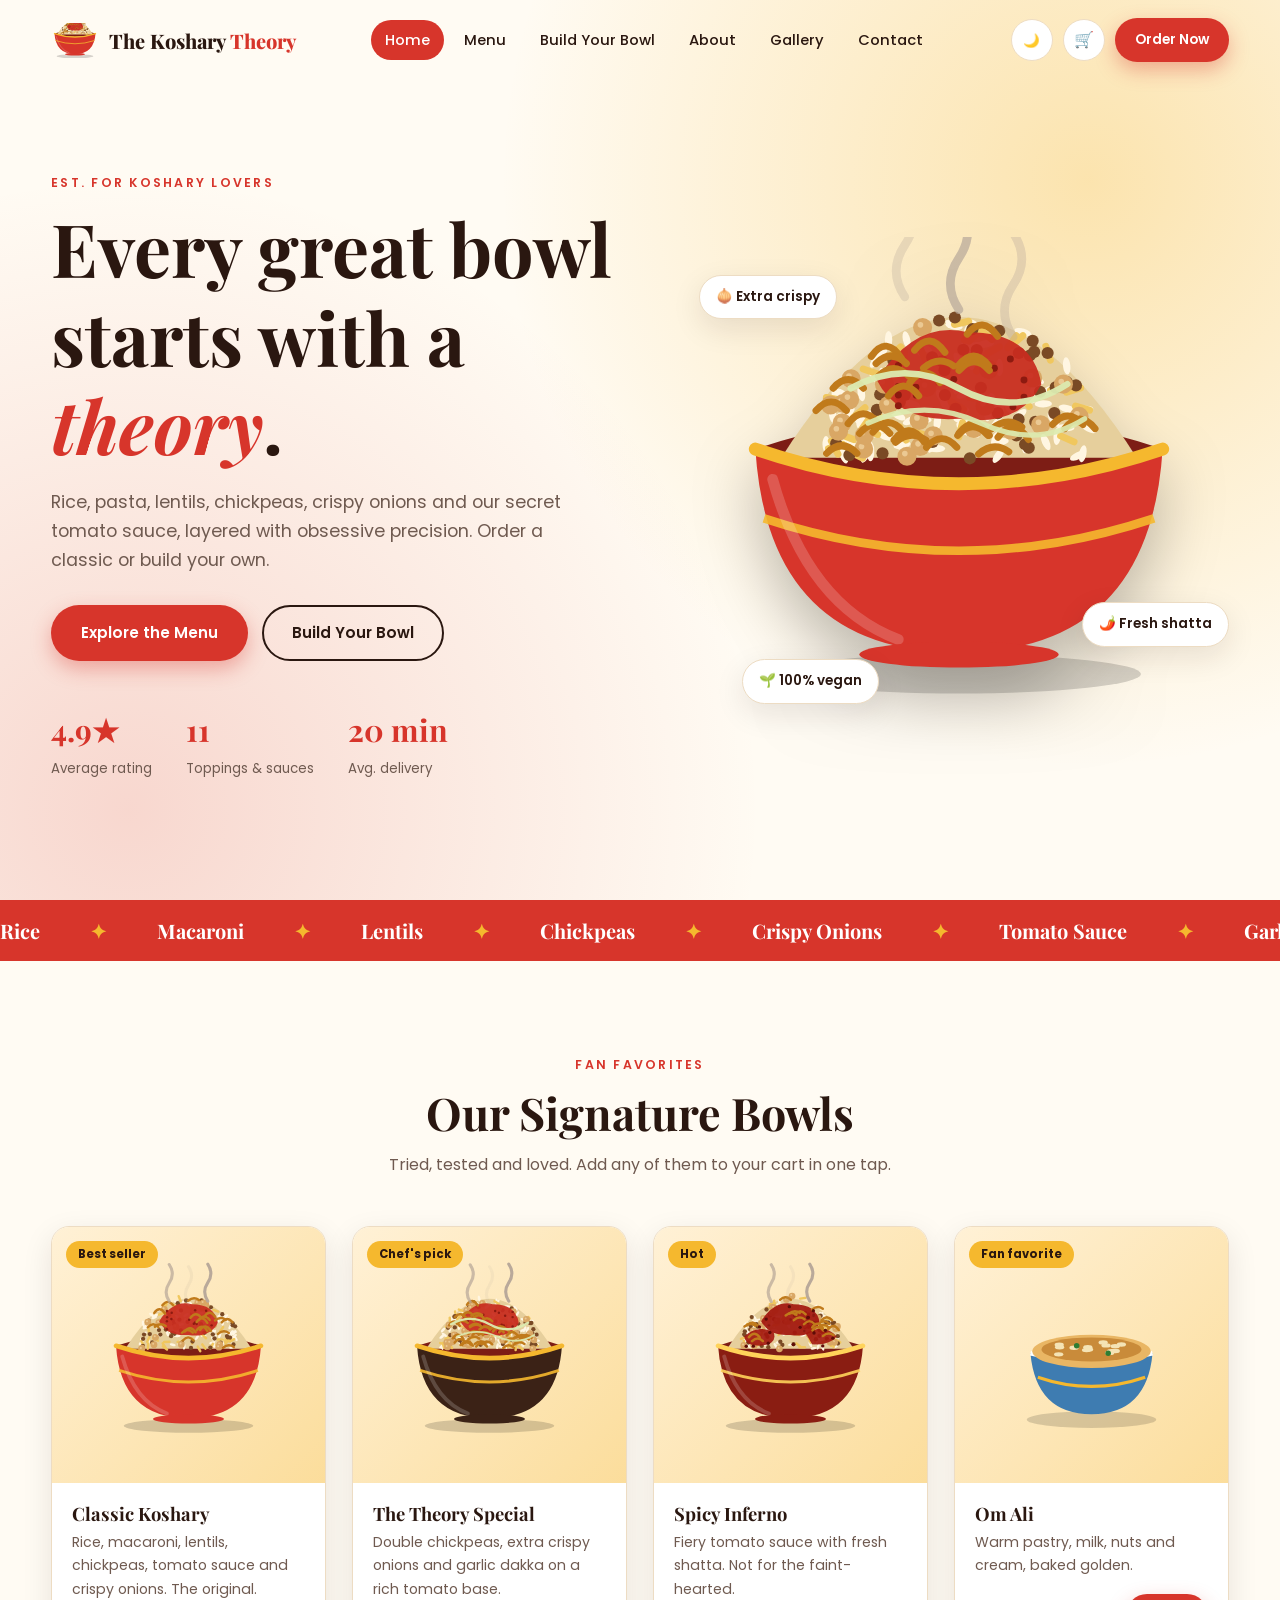
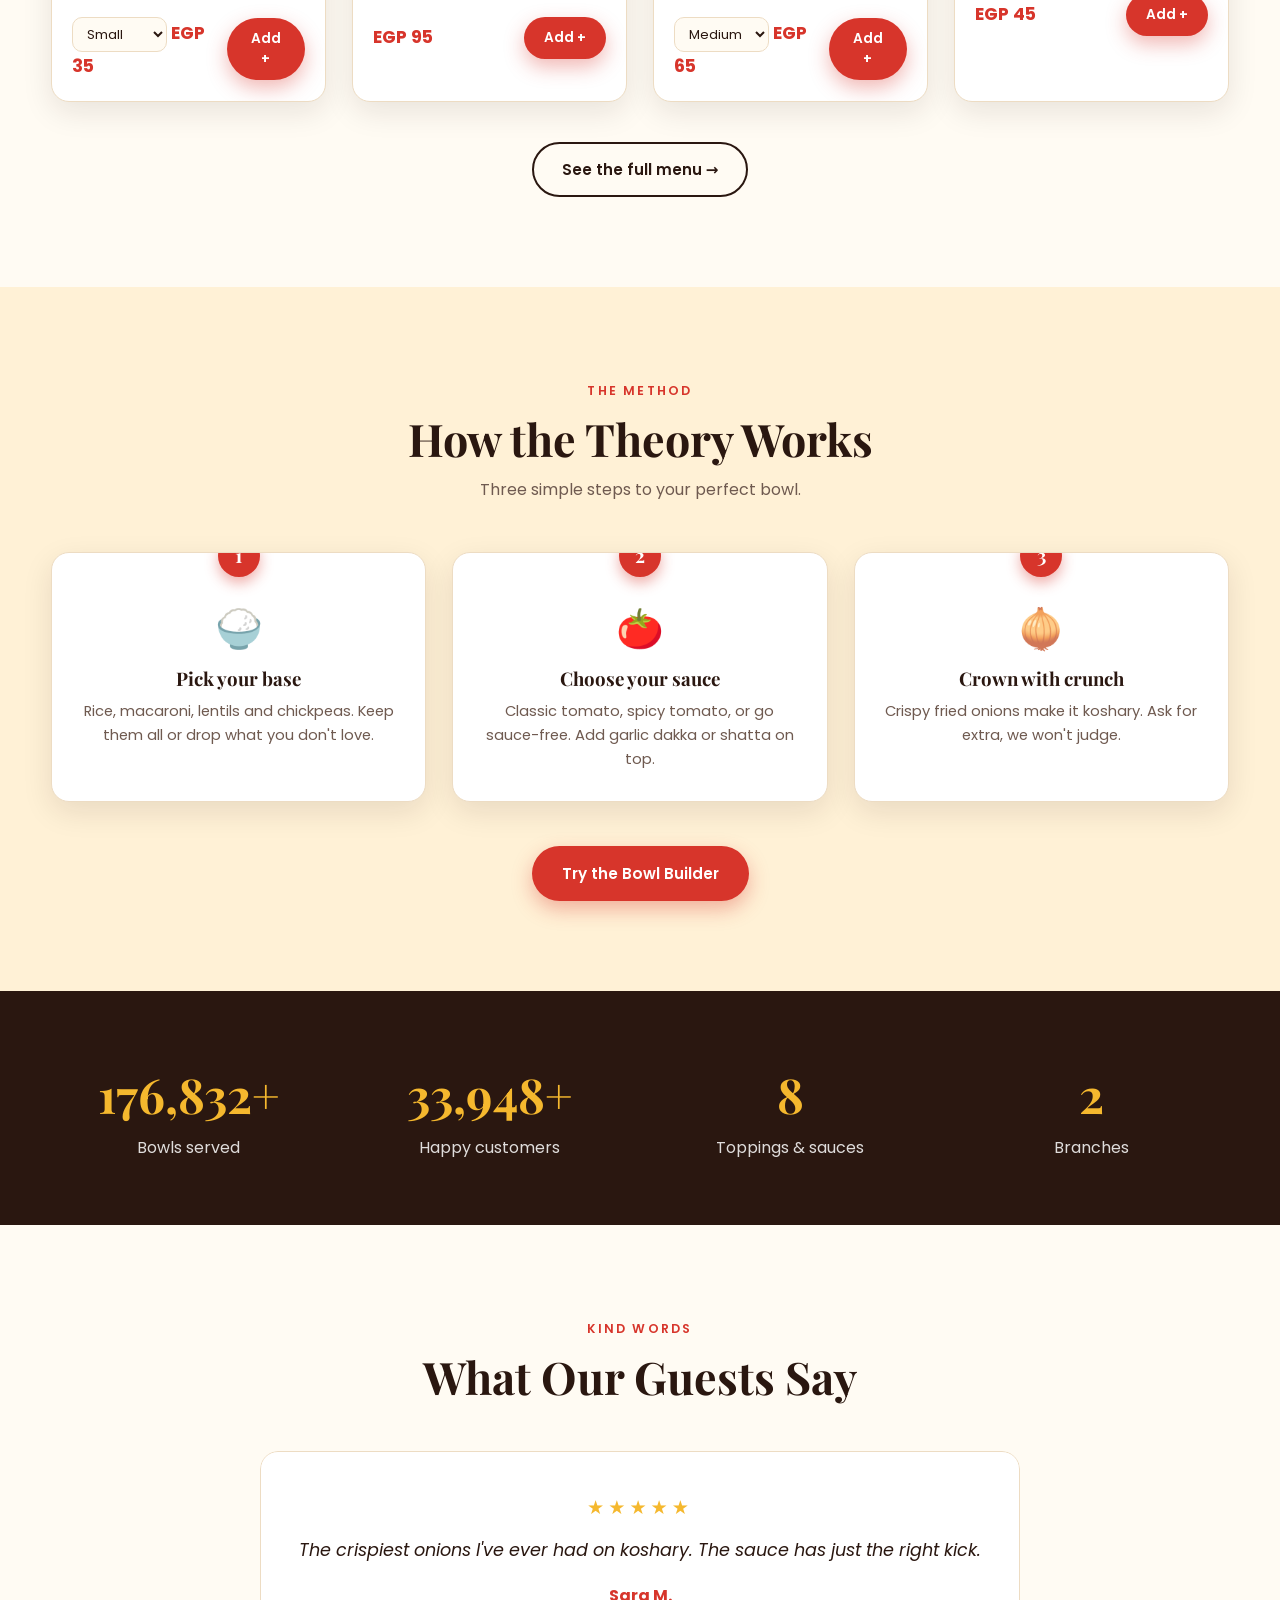
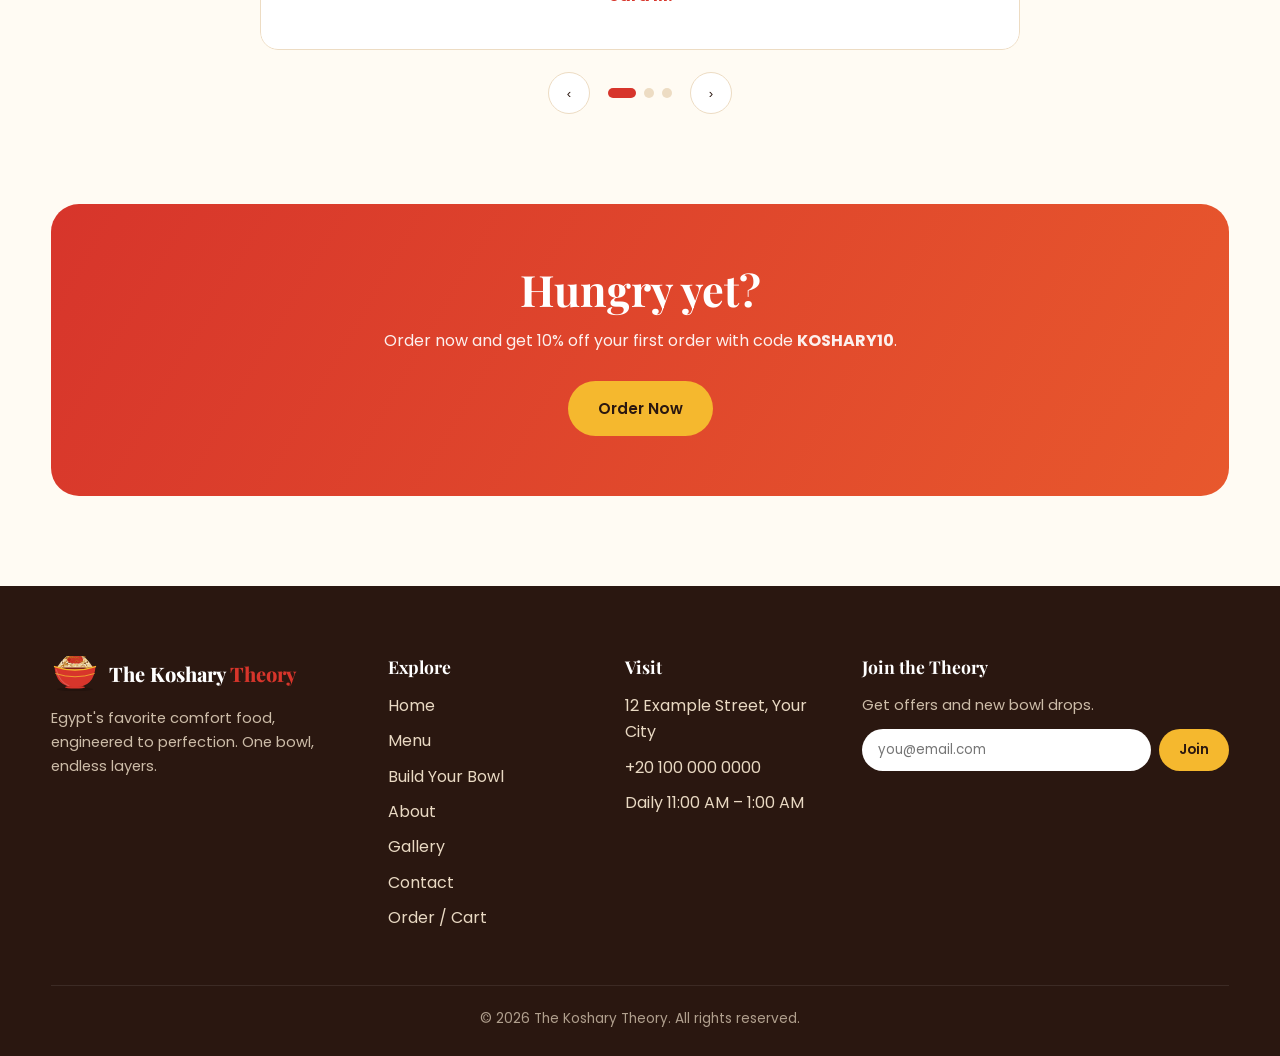
==== index.html @ 3643e0b3 "Add files via upload" ====
<!DOCTYPE html>
<html lang="en" data-theme="light">
<head>
<meta charset="UTF-8">
<meta name="viewport" content="width=device-width,initial-scale=1">
<title>Authentic Egyptian Koshary | The Koshary Theory</title>
<meta name="description" content="The Koshary Theory — Egypt's favorite comfort food, built your way. Order online or build your own bowl.">
<link rel="icon" href="images/logo.svg" type="image/svg+xml">
<link rel="preconnect" href="https://fonts.googleapis.com">
<link rel="preconnect" href="https://fonts.gstatic.com" crossorigin>
<link href="https://fonts.googleapis.com/css2?family=Playfair+Display:ital,wght@0,600;0,800;1,700&family=Poppins:wght@400;500;600&display=swap" rel="stylesheet">
<link rel="stylesheet" href="style.css">
</head>
<body>
<header class="nav" id="nav">
  <div class="wrap nav-in">
    <a class="logo" href="index.html" aria-label="The Koshary Theory — Home"><img src="images/logo.svg" alt=""><span>The Koshary <em>Theory</em></span></a>
    <nav class="nav-links" id="navLinks" aria-label="Main">
      <a href="index.html" class="active" aria-current="page">Home</a>
      <a href="menu.html">Menu</a>
      <a href="build.html">Build Your Bowl</a>
      <a href="about.html">About</a>
      <a href="gallery.html">Gallery</a>
      <a href="contact.html">Contact</a>
    </nav>
    <div class="nav-actions">
      <button class="icon-btn" id="themeBtn" aria-label="Toggle dark mode">🌙</button>
      <a class="icon-btn" href="order.html" aria-label="Open cart" >🛒<span class="badge cart-count hidden">0</span></a>
      <a class="btn btn-primary btn-sm nav-cta" href="order.html">Order Now</a>
      <button class="icon-btn burger" id="burger" aria-label="Open menu">☰</button>
    </div>
  </div>
</header>

<main>
<section class="hero">
  <div class="wrap hero-in">
    <div>
      <span class="eyebrow">Est. for koshary lovers</span>
      <h1>Every great bowl starts with a <em>theory</em>.</h1>
      <p>Rice, pasta, lentils, chickpeas, crispy onions and our secret tomato sauce, layered with obsessive precision. Order a classic or build your own.</p>
      <div class="hero-btns"><a class="btn btn-primary" href="menu.html">Explore the Menu</a><a class="btn btn-ghost" href="build.html">Build Your Bowl</a></div>
      <div class="hero-stats">
        <div><b>4.9★</b><small>Average rating</small></div>
        <div><b>11</b><small>Toppings &amp; sauces</small></div>
        <div><b>20 min</b><small>Avg. delivery</small></div>
      </div>
    </div>
    <div class="hero-art">
      <img class="plate" src="images/hero-bowl.svg" alt="A steaming bowl of koshary with crispy onions" width="520" height="476">
      <span class="chip c1">🧅 Extra crispy</span><span class="chip c2">🌶️ Fresh shatta</span><span class="chip c3">🌱 100% vegan</span>
    </div>
  </div>
</section>

<div class="marquee" aria-hidden="true"><div class="marquee-track">
  <span>Rice</span><span>Macaroni</span><span>Lentils</span><span>Chickpeas</span><span>Crispy Onions</span><span>Tomato Sauce</span><span>Garlic Dakka</span><span>Shatta</span><span>Rice</span><span>Macaroni</span><span>Lentils</span><span>Chickpeas</span><span>Crispy Onions</span><span>Tomato Sauce</span><span>Garlic Dakka</span><span>Shatta</span>
</div></div>

<section class="section">
  <div class="wrap">
    <div class="section-head reveal"><span class="eyebrow">Fan favorites</span><h2>Our Signature Bowls</h2><p>Tried, tested and loved. Add any of them to your cart in one tap.</p></div>
    <div class="grid grid-4">
      <article class="card reveal" data-item data-id="classic" data-cat="koshary" data-name="Classic Koshary" data-price="35" data-img="images/koshary-classic.svg">
        <div class="dish-art pos-rel"><span class="tag">Best seller</span><img src="images/koshary-classic.svg" alt="Classic Koshary" loading="lazy" width="240" height="220"></div>
        <div class="dish-body"><h3>Classic Koshary</h3><p>Rice, macaroni, lentils, chickpeas, tomato sauce and crispy onions. The original.</p>
          <div class="dish-foot"><div><select class="size-select" aria-label="Size"><option value="35" data-label="Small">Small</option><option value="55" data-label="Medium">Medium</option><option value="75" data-label="Large">Large</option></select> <span class="price">EGP 35</span></div>
          <button class="btn btn-primary btn-sm" data-add>Add +</button></div></div>
      </article>
      <article class="card reveal d1" data-item data-id="special" data-cat="koshary" data-name="The Theory Special" data-price="95" data-img="images/koshary-special.svg">
        <div class="dish-art pos-rel"><span class="tag">Chef's pick</span><img src="images/koshary-special.svg" alt="The Theory Special" loading="lazy" width="240" height="220"></div>
        <div class="dish-body"><h3>The Theory Special</h3><p>Double chickpeas, extra crispy onions and garlic dakka on a rich tomato base.</p>
          <div class="dish-foot"><div><span class="price">EGP 95</span></div>
          <button class="btn btn-primary btn-sm" data-add>Add +</button></div></div>
      </article>
      <article class="card reveal d2" data-item data-id="spicy" data-cat="koshary" data-name="Spicy Inferno" data-price="65" data-img="images/koshary-spicy.svg">
        <div class="dish-art pos-rel"><span class="tag">Hot</span><img src="images/koshary-spicy.svg" alt="Spicy Inferno" loading="lazy" width="240" height="220"></div>
        <div class="dish-body"><h3>Spicy Inferno</h3><p>Fiery tomato sauce with fresh shatta. Not for the faint-hearted.</p>
          <div class="dish-foot"><div><select class="size-select" aria-label="Size"><option value="65" data-label="Medium">Medium</option><option value="85" data-label="Large">Large</option></select> <span class="price">EGP 65</span></div>
          <button class="btn btn-primary btn-sm" data-add>Add +</button></div></div>
      </article>
      <article class="card reveal d3" data-item data-id="omali" data-cat="desserts" data-name="Om Ali" data-price="45" data-img="images/dessert-om-ali.svg">
        <div class="dish-art pos-rel"><span class="tag">Fan favorite</span><img src="images/dessert-om-ali.svg" alt="Om Ali" loading="lazy" width="240" height="220"></div>
        <div class="dish-body"><h3>Om Ali</h3><p>Warm pastry, milk, nuts and cream, baked golden.</p>
          <div class="dish-foot"><div><span class="price">EGP 45</span></div>
          <button class="btn btn-primary btn-sm" data-add>Add +</button></div></div>
      </article>
    </div>
    <p style="text-align:center;margin-top:40px" class="reveal"><a class="btn btn-ghost" href="menu.html">See the full menu →</a></p>
  </div>
</section>

<section class="section alt">
  <div class="wrap">
    <div class="section-head reveal"><span class="eyebrow">The method</span><h2>How the Theory Works</h2><p>Three simple steps to your perfect bowl.</p></div>
    <div class="grid grid-3 steps">
      <div class="card step reveal"><div class="ico">🍚</div><h3>Pick your base</h3><p>Rice, macaroni, lentils and chickpeas. Keep them all or drop what you don't love.</p></div>
      <div class="card step reveal d1"><div class="ico">🍅</div><h3>Choose your sauce</h3><p>Classic tomato, spicy tomato, or go sauce-free. Add garlic dakka or shatta on top.</p></div>
      <div class="card step reveal d2"><div class="ico">🧅</div><h3>Crown with crunch</h3><p>Crispy fried onions make it koshary. Ask for extra, we won't judge.</p></div>
    </div>
    <p style="text-align:center;margin-top:44px" class="reveal"><a class="btn btn-primary" href="build.html">Try the Bowl Builder</a></p>
  </div>
</section>

<section class="counters">
  <div class="wrap grid">
    <div class="reveal"><b data-count="250000" data-suffix="+">0</b><span>Bowls served</span></div>
    <div class="reveal d1"><b data-count="48000" data-suffix="+">0</b><span>Happy customers</span></div>
    <div class="reveal d2"><b data-count="11">0</b><span>Toppings &amp; sauces</span></div>
    <div class="reveal d3"><b data-count="3">0</b><span>Branches</span></div>
  </div>
</section>

<section class="section">
  <div class="wrap">
    <div class="section-head reveal"><span class="eyebrow">Kind words</span><h2>What Our Guests Say</h2></div>
    <div class="slider reveal">
      <div class="slides"><div class="slide-track" id="slideTrack">
        <div class="slide"><div class="stars">★★★★★</div><p>The crispiest onions I've ever had on koshary. The sauce has just the right kick.</p><b>Sara M.</b></div>
        <div class="slide"><div class="stars">★★★★★</div><p>Building my own bowl is genius. Extra lentils and shatta, every single time.</p><b>Omar K.</b></div>
        <div class="slide"><div class="stars">★★★★★</div><p>Fast delivery and the bowl arrived hot. The Om Ali for dessert is a must.</p><b>Nour A.</b></div>
      </div></div>
      <div class="slider-ctrl"><button class="icon-btn" id="prev" aria-label="Previous">‹</button><div class="dots" id="dots"></div><button class="icon-btn" id="next" aria-label="Next">›</button></div>
    </div>
  </div>
</section>

<section class="section" style="padding-top:0">
  <div class="wrap"><div class="cta reveal"><h2>Hungry yet?</h2><p>Order now and get 10% off your first order with code <b>KOSHARY10</b>.</p><a class="btn btn-gold" href="order.html">Order Now</a></div></div>
</section>
</main>
<footer class="footer">
  <div class="wrap">
    <div class="foot-grid">
      <div><a class="logo" href="index.html"><img src="images/logo.svg" alt=""><span>The Koshary <em>Theory</em></span></a>
        <p>Egypt's favorite comfort food, engineered to perfection. One bowl, endless layers.</p></div>
      <div><h4>Explore</h4><ul><li><a href="index.html">Home</a></li><li><a href="menu.html">Menu</a></li><li><a href="build.html">Build Your Bowl</a></li><li><a href="about.html">About</a></li><li><a href="gallery.html">Gallery</a></li><li><a href="contact.html">Contact</a></li><li><a href="order.html">Order / Cart</a></li></ul></div>
      <div><h4>Visit</h4><ul><li>12 Example Street, Your City</li><li><a href="tel:+201000000000">+20 100 000 0000</a></li><li>Daily 11:00 AM – 1:00 AM</li></ul></div>
      <div><h4>Join the Theory</h4><p>Get offers and new bowl drops.</p>
        <form class="news" id="newsForm" novalidate><input type="email" placeholder="you@email.com" aria-label="Email"><button class="btn btn-gold btn-sm" type="submit">Join</button></form></div>
    </div>
    <div class="foot-bottom">© 2026 The Koshary Theory. All rights reserved.</div>
  </div>
</footer>
<button class="backtop" id="backTop" aria-label="Back to top">↑</button>
<div class="toasts" id="toasts" aria-live="polite"></div>
<script src="script.js"></script>
</body>
</html>
---- style.css ----
/* ============ The Koshary Theory — Stylesheet ============ */
:root{
  --red:#D7352B; --red-d:#B02218; --gold:#F5B82E; --brown:#2A1710;
  --bg:#FFFBF3; --cream:#FFF1D6; --card:#ffffff; --text:#2A1710; --muted:#6f5a50;
  --line:#eddcc3; --shadow:0 10px 30px rgba(42,23,16,.10); --shadow-lg:0 20px 50px rgba(42,23,16,.18);
  --r:18px; --bowl:#D7352B; --bowl2:#F5B82E;
  --font-h:'Playfair Display',Georgia,serif; --font-b:'Poppins',system-ui,sans-serif;
}
[data-theme="dark"]{
  --bg:#17100c; --cream:#1f1611; --card:#241812; --text:#fbefdc; --muted:#c2ad9b;
  --line:#3a2a20; --shadow:0 10px 30px rgba(0,0,0,.45); --shadow-lg:0 20px 50px rgba(0,0,0,.6);
}
*{box-sizing:border-box;margin:0;padding:0}
html{scroll-behavior:smooth}
body{font-family:var(--font-b);background:var(--bg);color:var(--text);line-height:1.65;transition:background .3s,color .3s;overflow-x:hidden}
img,svg{max-width:100%;display:block}
a{color:inherit;text-decoration:none}
ul{list-style:none}
h1,h2,h3,h4{font-family:var(--font-h);line-height:1.2}
.wrap{width:min(1180px,92%);margin-inline:auto}
.section{padding:90px 0}
.section.alt{background:var(--cream)}
.section-head{text-align:center;max-width:680px;margin:0 auto 48px}
.eyebrow{display:inline-block;color:var(--red);font-weight:600;letter-spacing:.18em;text-transform:uppercase;font-size:.78rem;margin-bottom:10px}
.section-head h2{font-size:clamp(1.9rem,4vw,2.8rem);margin-bottom:12px}
.section-head p,.muted{color:var(--muted)}

/* Buttons */
.btn{display:inline-flex;align-items:center;gap:8px;padding:13px 28px;border-radius:50px;font-weight:600;font-size:.95rem;border:2px solid transparent;cursor:pointer;transition:.25s;font-family:inherit}
.btn-primary{background:var(--red);color:#fff;box-shadow:0 8px 20px rgba(215,53,43,.35)}
.btn-primary:hover{background:var(--red-d);transform:translateY(-2px)}
.btn-gold{background:var(--gold);color:var(--brown)}
.btn-gold:hover{transform:translateY(-2px);filter:brightness(1.05)}
.btn-ghost{border-color:var(--text);color:var(--text);background:transparent}
.btn-ghost:hover{background:var(--text);color:var(--bg)}
.btn-sm{padding:9px 18px;font-size:.85rem}
.btn-block{width:100%;justify-content:center}

/* ============ Navbar ============ */
.nav{position:fixed;inset:0 0 auto 0;z-index:100;padding:18px 0;transition:.3s}
.nav.scrolled{background:color-mix(in srgb,var(--bg) 88%,transparent);backdrop-filter:blur(12px);box-shadow:0 4px 24px rgba(0,0,0,.08);padding:10px 0}
.nav-in{display:flex;align-items:center;justify-content:space-between;gap:20px}
.logo{display:flex;align-items:center;gap:10px;font-family:var(--font-h);font-weight:800;font-size:1.25rem}
.logo svg{width:40px;height:40px}
.logo img{width:48px;height:36px;object-fit:contain}
.logo span em{color:var(--red);font-style:normal}
.nav-links{display:flex;gap:6px;align-items:center}
.nav-links a{padding:8px 14px;border-radius:50px;font-weight:500;font-size:.92rem;position:relative;transition:.2s}
.nav-links a:hover{color:var(--red)}
.nav-links a.active{background:var(--red);color:#fff}
.nav-actions{display:flex;align-items:center;gap:10px}
.icon-btn{width:42px;height:42px;border-radius:50%;display:grid;place-items:center;background:var(--card);border:1px solid var(--line);cursor:pointer;position:relative;transition:.2s;color:var(--text)}
.icon-btn:hover{transform:translateY(-2px);border-color:var(--red)}
.icon-btn svg{width:20px;height:20px}
.badge{position:absolute;top:-6px;right:-6px;background:var(--red);color:#fff;font-size:.7rem;font-weight:700;min-width:20px;height:20px;border-radius:20px;display:grid;place-items:center;padding:0 5px}
.badge.bump{animation:bump .4s}
@keyframes bump{50%{transform:scale(1.5)}}
.burger{display:none}
@media(max-width:940px){
  .burger{display:grid}
  .nav-links{position:fixed;inset:0 0 0 auto;width:min(320px,82%);background:var(--bg);flex-direction:column;align-items:stretch;padding:90px 22px 22px;gap:6px;transform:translateX(100%);transition:.35s;box-shadow:var(--shadow-lg);z-index:99}
  .nav-links.open{transform:none}
  .nav-links a{padding:14px 18px;font-size:1.02rem}
  .nav-cta{display:none}
}

/* ============ Hero ============ */
.hero{min-height:100vh;display:flex;align-items:center;padding:130px 0 80px;position:relative;overflow:hidden;background:radial-gradient(circle at 85% 20%,rgba(245,184,46,.35),transparent 45%),radial-gradient(circle at 10% 90%,rgba(215,53,43,.18),transparent 45%),var(--bg)}
.hero-in{display:grid;grid-template-columns:1.05fr .95fr;gap:40px;align-items:center}
.hero h1{font-size:clamp(2.6rem,6vw,4.6rem);margin-bottom:20px}
.hero h1 em{color:var(--red);font-style:italic}
.hero p{font-size:1.1rem;color:var(--muted);max-width:520px;margin-bottom:30px}
.hero-btns{display:flex;gap:14px;flex-wrap:wrap}
.hero-stats{display:flex;gap:34px;margin-top:44px;flex-wrap:wrap}
.hero-stats b{font-family:var(--font-h);font-size:1.9rem;display:block;color:var(--red)}
.hero-stats small{color:var(--muted)}
.hero-art{position:relative;display:grid;place-items:center}
.hero-art .plate{width:min(520px,100%);animation:float 5s ease-in-out infinite;filter:drop-shadow(0 30px 30px rgba(0,0,0,.25))}
@keyframes float{50%{transform:translateY(-14px) rotate(1.5deg)}}
.hero-art .chip{position:absolute;background:var(--card);padding:10px 16px;border-radius:50px;box-shadow:var(--shadow);font-weight:600;font-size:.85rem;animation:float 6s ease-in-out infinite;border:1px solid var(--line)}
.chip.c1{top:8%;left:2%}.chip.c2{bottom:14%;right:0;animation-delay:1s}.chip.c3{bottom:2%;left:10%;animation-delay:2s}
.steam{animation:steam 3s ease-in-out infinite;transform-origin:center}
.steam:nth-of-type(2){animation-delay:.8s}.steam:nth-of-type(3){animation-delay:1.6s}
@keyframes steam{0%{opacity:0;transform:translateY(8px)}40%{opacity:.7}100%{opacity:0;transform:translateY(-16px)}}
@media(max-width:860px){.hero-in{grid-template-columns:1fr;text-align:center}.hero p{margin-inline:auto}.hero-btns,.hero-stats{justify-content:center}.hero-art{order:-1}.hero{padding-top:110px}}

/* Marquee */
.marquee{background:var(--red);color:#fff;overflow:hidden;padding:14px 0;white-space:nowrap}
.marquee-track{display:inline-flex;gap:50px;animation:marq 28s linear infinite;font-family:var(--font-h);font-size:1.25rem;font-weight:700}
.marquee-track span::after{content:"✦";margin-left:50px;color:var(--gold)}
@keyframes marq{to{transform:translateX(-50%)}}

/* Cards / grids */
.grid{display:grid;gap:26px}
.grid-4{grid-template-columns:repeat(auto-fill,minmax(250px,1fr))}
.grid-3{grid-template-columns:repeat(auto-fill,minmax(300px,1fr))}
.card{background:var(--card);border:1px solid var(--line);border-radius:var(--r);box-shadow:var(--shadow);transition:.3s;overflow:hidden}
.card:hover{transform:translateY(-6px);box-shadow:var(--shadow-lg)}
.dish-art{background:linear-gradient(135deg,var(--cream),color-mix(in srgb,var(--gold) 35%,var(--cream)));padding:18px;aspect-ratio:1.15;display:grid;place-items:center}
.dish-art svg,.dish-art img{width:78%;transition:.4s}
.card:hover .dish-art svg,.card:hover .dish-art img{transform:scale(1.08) rotate(-2deg)}
.dish-body{padding:20px}
.dish-body h3{font-size:1.15rem;margin-bottom:6px}
.dish-body p{color:var(--muted);font-size:.88rem;min-height:44px}
.dish-foot{display:flex;align-items:center;justify-content:space-between;margin-top:16px;gap:10px}
.price{font-weight:700;color:var(--red);font-size:1.1rem}
.tag{position:absolute;top:14px;left:14px;background:var(--gold);color:var(--brown);font-size:.72rem;font-weight:700;padding:4px 12px;border-radius:50px}
.pos-rel{position:relative}
.size-select{border:1px solid var(--line);background:var(--bg);color:var(--text);padding:6px 10px;border-radius:10px;font-family:inherit;font-size:.82rem}

/* Steps */
.steps{counter-reset:s}
.step{padding:30px;text-align:center;position:relative}
.step::before{counter-increment:s;content:counter(s);position:absolute;top:-18px;left:50%;transform:translateX(-50%);width:42px;height:42px;border-radius:50%;background:var(--red);color:#fff;display:grid;place-items:center;font-weight:700;font-family:var(--font-h);font-size:1.2rem;box-shadow:0 6px 14px rgba(215,53,43,.4)}
.step .ico{font-size:2.4rem;margin:14px 0 8px}
.step h3{margin-bottom:8px}
.step p{color:var(--muted);font-size:.92rem}

/* Counters */
.counters{background:var(--brown);color:#fff;padding:64px 0}
.counters .grid{grid-template-columns:repeat(auto-fit,minmax(180px,1fr));text-align:center}
.counters b{font-family:var(--font-h);font-size:3rem;color:var(--gold);display:block}
.counters span{opacity:.85}

/* Slider */
.slider{max-width:760px;margin:auto;position:relative}
.slides{overflow:hidden;border-radius:var(--r)}
.slide-track{display:flex;transition:transform .6s cubic-bezier(.7,0,.2,1)}
.slide{min-width:100%;padding:40px 34px;text-align:center;background:var(--card);border:1px solid var(--line);border-radius:var(--r)}
.slide .stars{color:var(--gold);letter-spacing:4px;font-size:1.2rem;margin-bottom:12px}
.slide p{font-size:1.1rem;font-style:italic;margin-bottom:18px}
.slide b{color:var(--red)}
.slider-ctrl{display:flex;justify-content:center;align-items:center;gap:18px;margin-top:22px}
.dots{display:flex;gap:8px}
.dot{width:10px;height:10px;border-radius:50%;background:var(--line);border:0;cursor:pointer;transition:.3s}
.dot.on{background:var(--red);width:28px;border-radius:10px}

/* CTA */
.cta{background:linear-gradient(120deg,var(--red),#e8582d);color:#fff;border-radius:28px;padding:60px 30px;text-align:center;position:relative;overflow:hidden}
.cta h2{font-size:clamp(1.8rem,4vw,2.7rem);margin-bottom:12px}
.cta p{opacity:.92;margin-bottom:26px}

/* Page header */
.page-head{padding:150px 0 70px;text-align:center;background:radial-gradient(circle at 80% 0,rgba(245,184,46,.3),transparent 50%),var(--cream)}
.page-head h1{font-size:clamp(2.2rem,5vw,3.6rem);margin-bottom:10px}
.crumbs{color:var(--muted);font-size:.9rem}
.crumbs a{color:var(--red)}

/* Menu */
.toolbar{display:flex;flex-wrap:wrap;gap:16px;justify-content:space-between;align-items:center;margin-bottom:36px}
.tabs{display:flex;gap:8px;flex-wrap:wrap}
.tab{padding:10px 22px;border-radius:50px;border:1px solid var(--line);background:var(--card);color:var(--text);cursor:pointer;font-family:inherit;font-weight:500;transition:.2s}
.tab:hover{border-color:var(--red)}
.tab.on{background:var(--red);color:#fff;border-color:var(--red)}
.search{display:flex;gap:10px}
.search input,.search select{padding:11px 18px;border-radius:50px;border:1px solid var(--line);background:var(--card);color:var(--text);font-family:inherit;min-width:200px}
.empty{text-align:center;padding:60px;color:var(--muted)}

/* Builder */
.builder{display:grid;grid-template-columns:420px 1fr;gap:34px;align-items:start}
.preview{position:sticky;top:96px;text-align:center;padding:26px}
.preview .dish-art{border-radius:var(--r);margin-bottom:18px;aspect-ratio:1.1}
.preview .dish-art svg,.preview .dish-art img{width:100%}
.total{font-family:var(--font-h);font-size:2.3rem;color:var(--red);margin:6px 0 16px}
.opt-group{padding:26px;margin-bottom:22px}
.opt-group h3{margin-bottom:4px;font-size:1.2rem}
.opt-group>p{color:var(--muted);font-size:.88rem;margin-bottom:16px}
.chips{display:flex;flex-wrap:wrap;gap:10px}
.chip-opt{position:relative}
.chip-opt input{position:absolute;opacity:0;inset:0;cursor:pointer}
.chip-opt label{display:flex;gap:8px;align-items:center;padding:10px 18px;border:2px solid var(--line);border-radius:50px;cursor:pointer;transition:.2s;font-size:.92rem;background:var(--bg)}
.chip-opt input:checked+label{background:var(--red);border-color:var(--red);color:#fff}
.chip-opt input:focus-visible+label{outline:3px solid var(--gold)}
.chip-opt small{opacity:.8}
@media(max-width:940px){.builder{grid-template-columns:1fr}.preview{position:static}}

/* About */
.two-col{display:grid;grid-template-columns:1fr 1fr;gap:50px;align-items:center}
@media(max-width:860px){.two-col{grid-template-columns:1fr}}
.two-col h2{font-size:clamp(1.8rem,3.4vw,2.5rem);margin-bottom:16px}
.two-col p{color:var(--muted);margin-bottom:14px}
.art-frame{background:linear-gradient(135deg,var(--cream),color-mix(in srgb,var(--gold) 40%,var(--cream)));border-radius:28px;padding:30px;box-shadow:var(--shadow)}
.timeline{position:relative;max-width:780px;margin:auto;padding-left:34px;border-left:3px solid var(--red)}
.tl-item{position:relative;padding:0 0 38px 20px}
.tl-item::before{content:"";position:absolute;left:-46px;top:4px;width:20px;height:20px;border-radius:50%;background:var(--gold);border:4px solid var(--red)}
.tl-item small{color:var(--red);font-weight:700;letter-spacing:.1em}
.tl-item h3{margin:4px 0}
.tl-item p{color:var(--muted)}
.team .card{text-align:center;padding:30px 20px}
.avatar{width:96px;height:96px;border-radius:50%;margin:0 auto 14px;display:grid;place-items:center;font-family:var(--font-h);font-size:2rem;font-weight:800;color:#fff}
.team small{color:var(--red);font-weight:600}
.value{padding:28px}
.value .ico{font-size:2rem}
.value h3{margin:10px 0 6px}
.value p{color:var(--muted);font-size:.92rem}

/* Gallery */
.masonry{columns:3 260px;column-gap:20px}
.g-item{break-inside:avoid;margin-bottom:20px;cursor:zoom-in;position:relative;border-radius:var(--r);overflow:hidden;background:linear-gradient(135deg,var(--cream),color-mix(in srgb,var(--gold) 30%,var(--cream)));border:1px solid var(--line);transition:.3s}
.g-item:hover{transform:scale(1.02);box-shadow:var(--shadow-lg)}
.g-item .gi{padding:26px}
.g-item.tall .gi{padding:26px 26px 60px}
.g-cap{position:absolute;inset:auto 0 0 0;padding:14px 16px;background:linear-gradient(transparent,rgba(0,0,0,.75));color:#fff;font-weight:600;font-size:.9rem;transform:translateY(100%);transition:.3s}
.g-item:hover .g-cap{transform:none}
.lightbox{position:fixed;inset:0;background:rgba(10,5,3,.92);z-index:300;display:none;place-items:center;padding:20px}
.lightbox.open{display:grid;animation:fade .25s}
.lb-box{background:var(--cream);padding:30px;border-radius:24px;max-width:min(620px,94vw);width:100%;text-align:center;position:relative}
.lb-box .lb-art svg,.lb-box .lb-art img{width:100%;max-height:60vh}
.lb-box h3{margin-top:12px;color:var(--text)}
.lb-close,.lb-nav{position:absolute;background:var(--red);color:#fff;border:0;width:44px;height:44px;border-radius:50%;cursor:pointer;font-size:1.3rem;display:grid;place-items:center}
.lb-close{top:-16px;right:-8px}
.lb-nav.prev{left:-14px;top:50%}.lb-nav.next{right:-14px;top:50%}
@keyframes fade{from{opacity:0}}

/* Forms */
.form-card{padding:34px}
.form-grid{display:grid;grid-template-columns:1fr 1fr;gap:16px}
.form-grid .full{grid-column:1/-1}
@media(max-width:620px){.form-grid{grid-template-columns:1fr}}
.field label{display:block;font-weight:600;font-size:.88rem;margin-bottom:6px}
.field input,.field select,.field textarea{width:100%;padding:13px 16px;border-radius:12px;border:1.5px solid var(--line);background:var(--bg);color:var(--text);font-family:inherit;font-size:.95rem;transition:.2s}
.field input:focus,.field select:focus,.field textarea:focus{outline:none;border-color:var(--red);box-shadow:0 0 0 4px rgba(215,53,43,.12)}
.field textarea{min-height:110px;resize:vertical}
.field.err input,.field.err select,.field.err textarea{border-color:#d00}
.err-msg{color:#d00;font-size:.78rem;margin-top:4px;display:none}
.field.err .err-msg{display:block}
.radio-row{display:flex;gap:12px;flex-wrap:wrap}

/* Cart / Order */
.order-grid{display:grid;grid-template-columns:1.3fr 1fr;gap:30px;align-items:start}
@media(max-width:940px){.order-grid{grid-template-columns:1fr}}
.cart-line{display:grid;grid-template-columns:76px 1fr auto;gap:16px;align-items:center;padding:16px 0;border-bottom:1px solid var(--line)}
.cart-line:last-child{border:0}
.cart-line .thumb{background:var(--cream);border-radius:14px;padding:6px}
.cart-line h4{font-size:1rem}
.cart-line small{color:var(--muted)}
.qty{display:inline-flex;align-items:center;gap:10px;margin-top:6px}
.qty button{width:28px;height:28px;border-radius:50%;border:1px solid var(--line);background:var(--bg);color:var(--text);cursor:pointer;font-size:1rem}
.qty button:hover{background:var(--red);color:#fff;border-color:var(--red)}
.line-price{text-align:right;font-weight:700}
.rm{background:none;border:0;color:var(--muted);cursor:pointer;font-size:.8rem;margin-top:6px;text-decoration:underline}
.summary{padding:28px;position:sticky;top:96px}
.sum-row{display:flex;justify-content:space-between;padding:7px 0;color:var(--muted)}
.sum-row.total-row{border-top:2px dashed var(--line);margin-top:8px;padding-top:14px;color:var(--text);font-weight:700;font-size:1.2rem}
.promo{display:flex;gap:8px;margin:14px 0}
.promo input{flex:1;padding:10px 14px;border-radius:50px;border:1.5px solid var(--line);background:var(--bg);color:var(--text);font-family:inherit}
.empty-cart{text-align:center;padding:50px 10px}
.empty-cart .big{font-size:3.4rem}

/* Modal */
.modal{position:fixed;inset:0;background:rgba(10,5,3,.7);z-index:250;display:none;place-items:center;padding:20px}
.modal.open{display:grid;animation:fade .25s}
.modal-box{background:var(--card);border-radius:24px;padding:40px 34px;max-width:480px;width:100%;text-align:center;animation:pop .35s}
.modal-box .ok{width:78px;height:78px;border-radius:50%;background:#2ea44f;color:#fff;display:grid;place-items:center;font-size:2.4rem;margin:0 auto 16px}
@keyframes pop{from{transform:scale(.85);opacity:0}}

/* FAQ */
.faq{max-width:780px;margin:auto}
.faq-item{border:1px solid var(--line);border-radius:14px;margin-bottom:12px;background:var(--card);overflow:hidden}
.faq-q{width:100%;text-align:left;background:none;border:0;padding:18px 22px;font-family:inherit;font-size:1rem;font-weight:600;color:var(--text);cursor:pointer;display:flex;justify-content:space-between;gap:14px;align-items:center}
.faq-q::after{content:"+";font-size:1.5rem;color:var(--red);transition:.3s}
.faq-item.open .faq-q::after{transform:rotate(45deg)}
.faq-a{max-height:0;overflow:hidden;transition:max-height .35s;padding:0 22px;color:var(--muted)}
.faq-item.open .faq-a{padding-bottom:18px}

/* Contact */
.info-card{padding:26px;display:flex;gap:16px;align-items:flex-start}
.info-card .ico{font-size:1.6rem;background:var(--cream);width:52px;height:52px;border-radius:14px;display:grid;place-items:center;flex-shrink:0}
.hours li{display:flex;justify-content:space-between;padding:8px 0;border-bottom:1px dashed var(--line);font-size:.92rem}
.hours li.today{color:var(--red);font-weight:700}
.map{border-radius:var(--r);overflow:hidden;border:1px solid var(--line);height:340px}
.map iframe{width:100%;height:100%;border:0}

/* Footer */
.footer{background:var(--brown);color:#e9d9c3;padding:70px 0 26px}
.foot-grid{display:grid;grid-template-columns:1.5fr 1fr 1fr 1.2fr;gap:36px}
@media(max-width:860px){.foot-grid{grid-template-columns:1fr 1fr}}
@media(max-width:540px){.foot-grid{grid-template-columns:1fr}}
.footer h4{color:#fff;margin-bottom:16px;font-size:1.1rem}
.footer li{margin-bottom:9px}
.footer a:hover{color:var(--gold)}
.footer .logo{color:#fff;margin-bottom:14px}
.footer p{font-size:.92rem;opacity:.85}
.news{display:flex;gap:8px;margin-top:12px}
.news input{flex:1;min-width:0;padding:11px 16px;border-radius:50px;border:0;font-family:inherit}
.foot-bottom{border-top:1px solid rgba(255,255,255,.12);margin-top:44px;padding-top:22px;text-align:center;font-size:.85rem;opacity:.7}

/* Toast / misc */
.toasts{position:fixed;bottom:24px;left:50%;transform:translateX(-50%);z-index:400;display:flex;flex-direction:column;gap:10px;align-items:center}
.toast{background:var(--brown);color:#fff;padding:13px 22px;border-radius:50px;box-shadow:var(--shadow-lg);font-size:.92rem;animation:tin .35s,tout .35s 2.4s forwards;border:1px solid var(--gold)}
@keyframes tin{from{opacity:0;transform:translateY(20px)}}
@keyframes tout{to{opacity:0;transform:translateY(10px)}}
.backtop{position:fixed;bottom:24px;right:24px;width:48px;height:48px;border-radius:50%;background:var(--red);color:#fff;border:0;cursor:pointer;font-size:1.2rem;box-shadow:var(--shadow-lg);opacity:0;pointer-events:none;transition:.3s;z-index:90}
.backtop.show{opacity:1;pointer-events:auto}
.backtop:hover{transform:translateY(-4px)}
.reveal{opacity:0;transform:translateY(34px);transition:opacity .8s,transform .8s}
.reveal.in{opacity:1;transform:none}
.reveal.d1{transition-delay:.1s}.reveal.d2{transition-delay:.2s}.reveal.d3{transition-delay:.3s}
@media(prefers-reduced-motion:reduce){*{animation:none!important;transition:none!important}.reveal{opacity:1;transform:none}}

/* ---- image support (img tags) ---- */
.g-item img{width:100%;height:auto}
.cart-line .thumb img{width:100%}
.art-frame img{width:100%;max-height:420px;object-fit:contain;margin:auto}
.hero-art img.plate{height:auto}
.field.inline{display:flex;gap:10px;align-items:center}
.sr{position:absolute;left:-9999px}
.mini-list{margin:10px 0 16px;text-align:left;font-size:.9rem;color:var(--muted)}
.mini-list li{padding:4px 0;border-bottom:1px dashed var(--line);display:flex;justify-content:space-between;gap:10px}
.hidden{display:none!important}
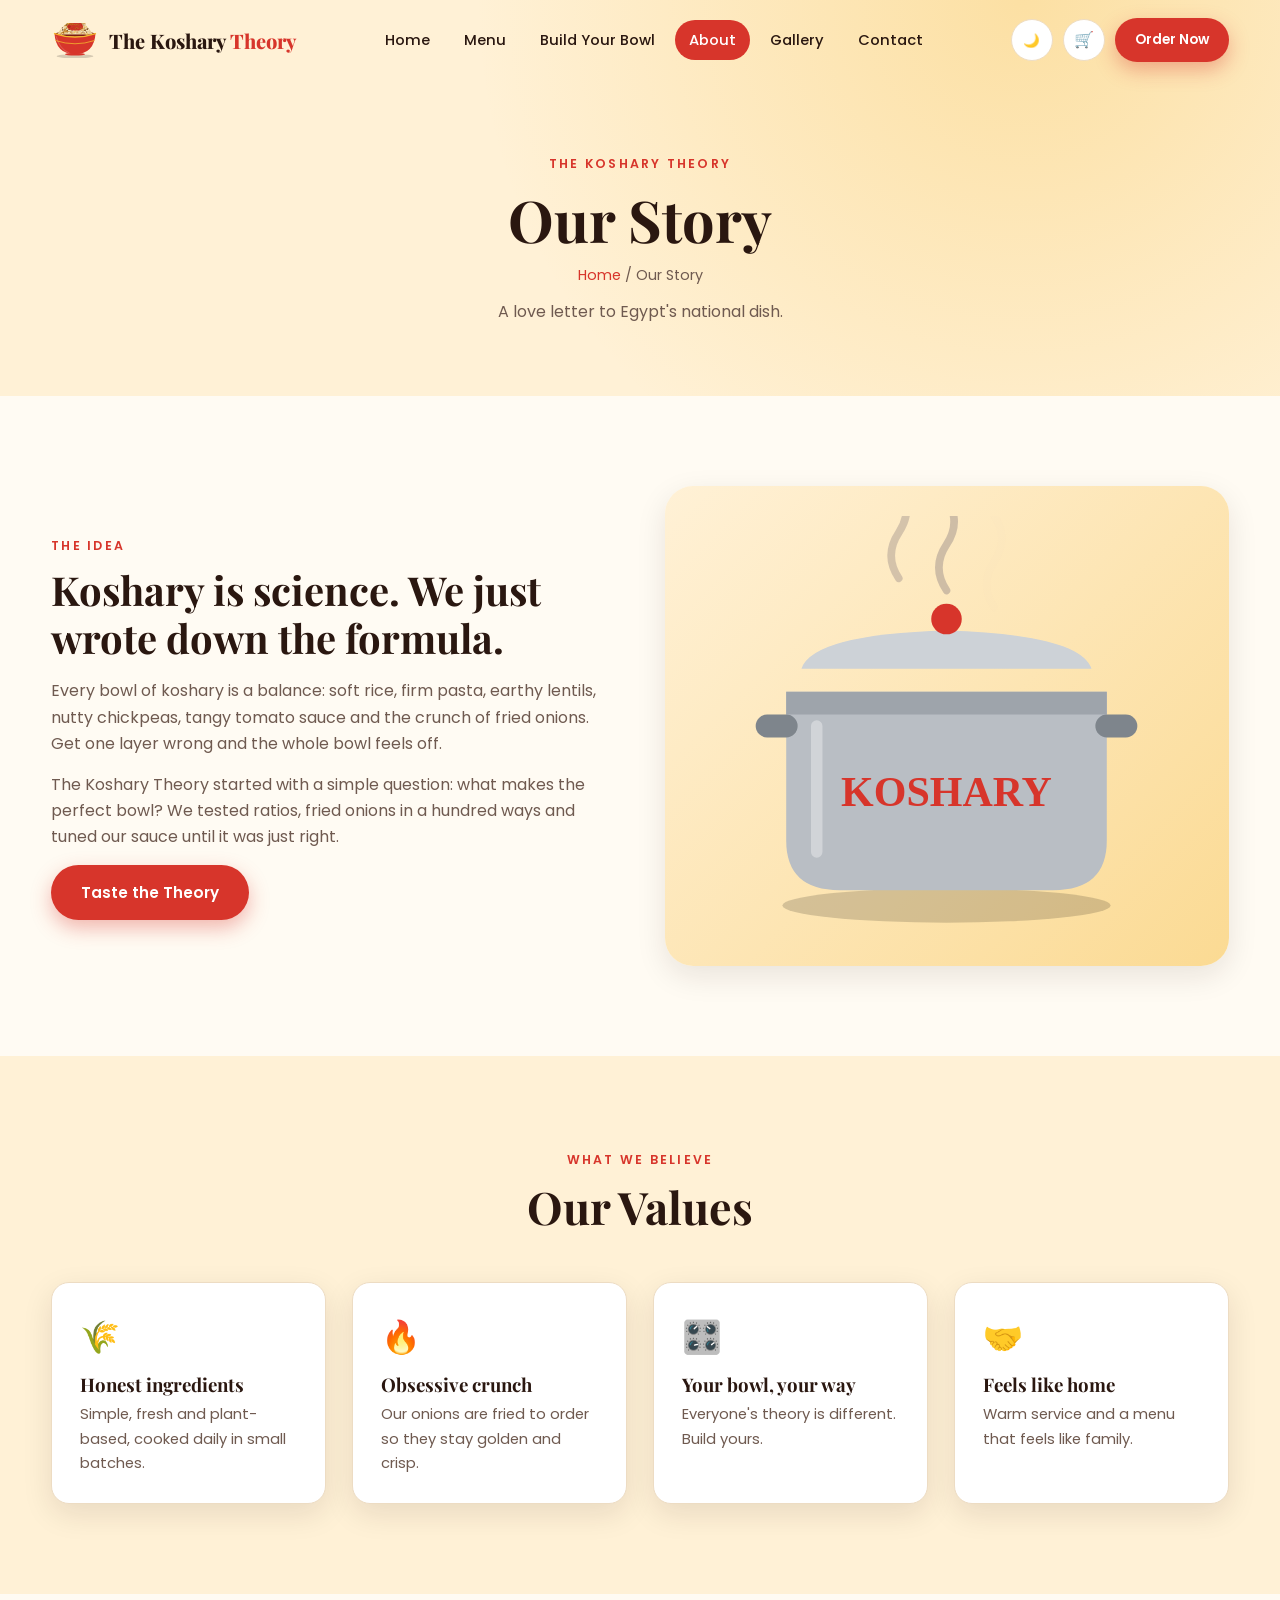
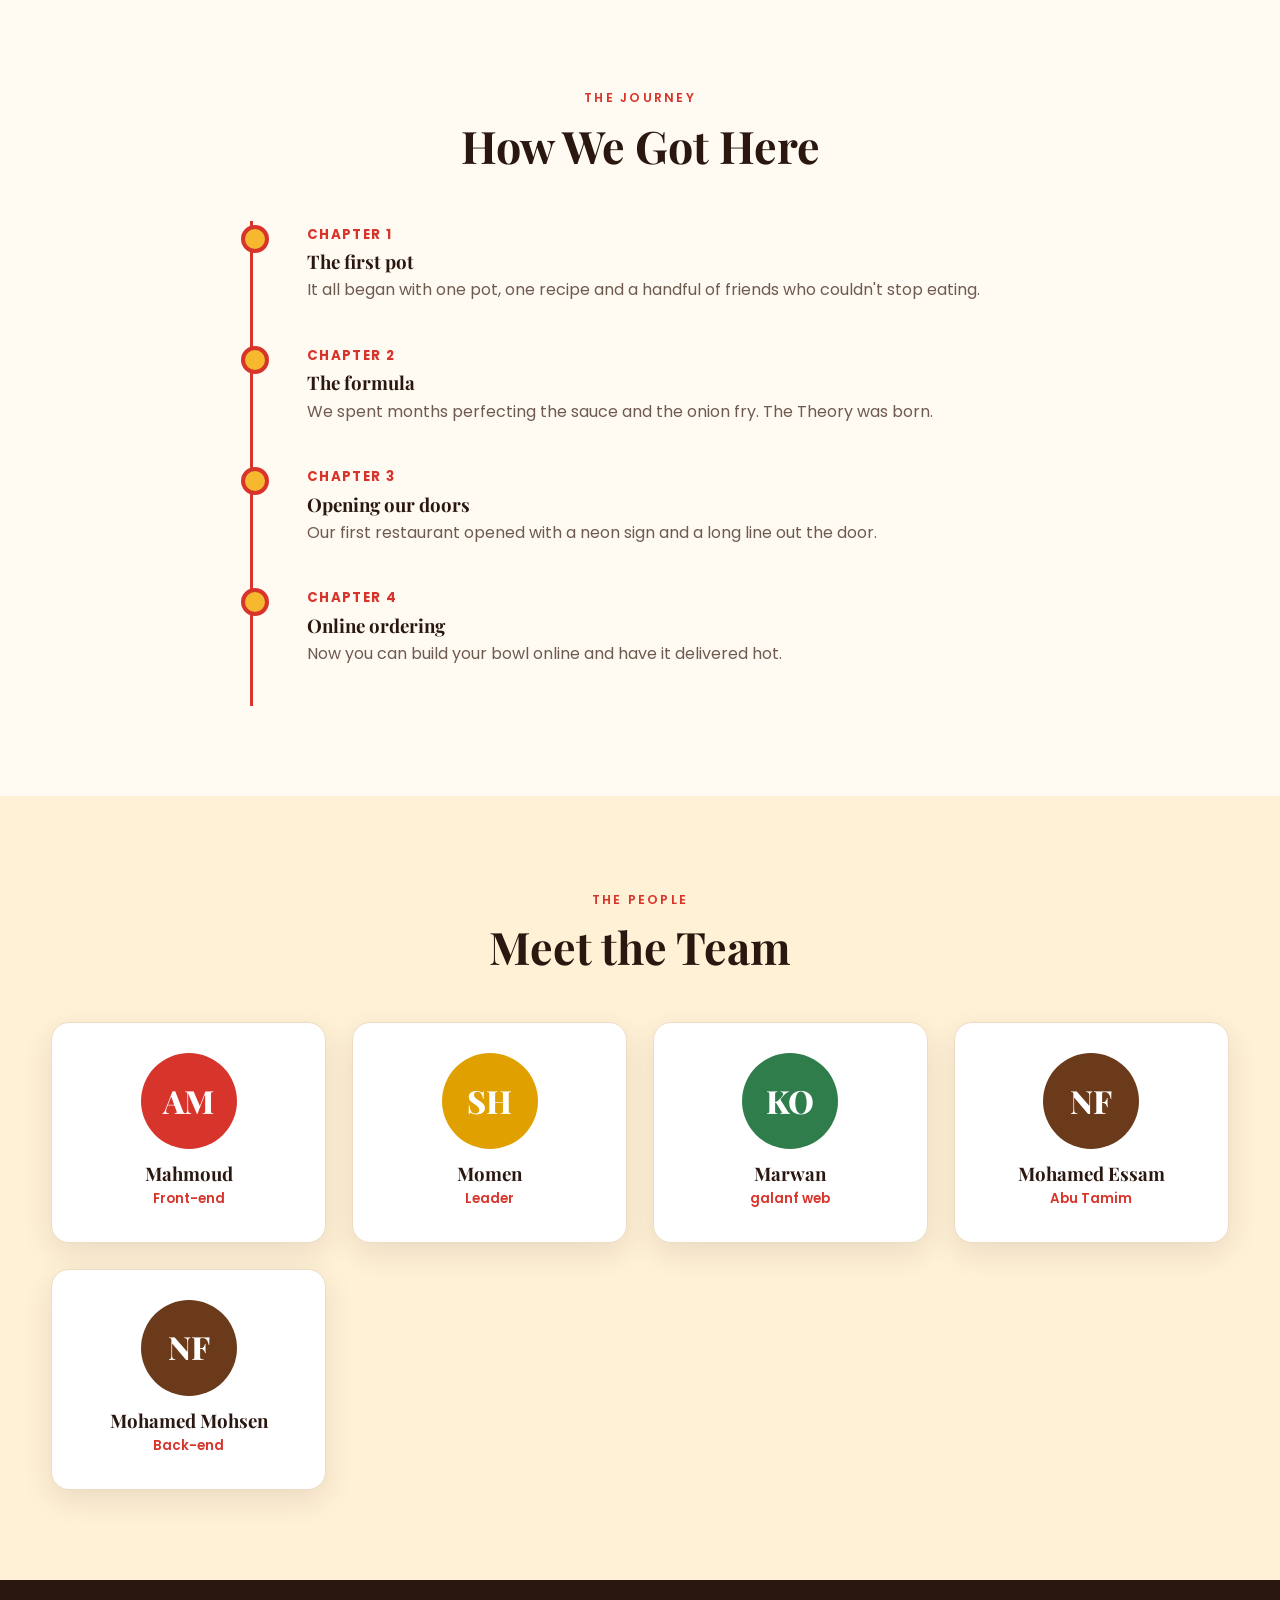
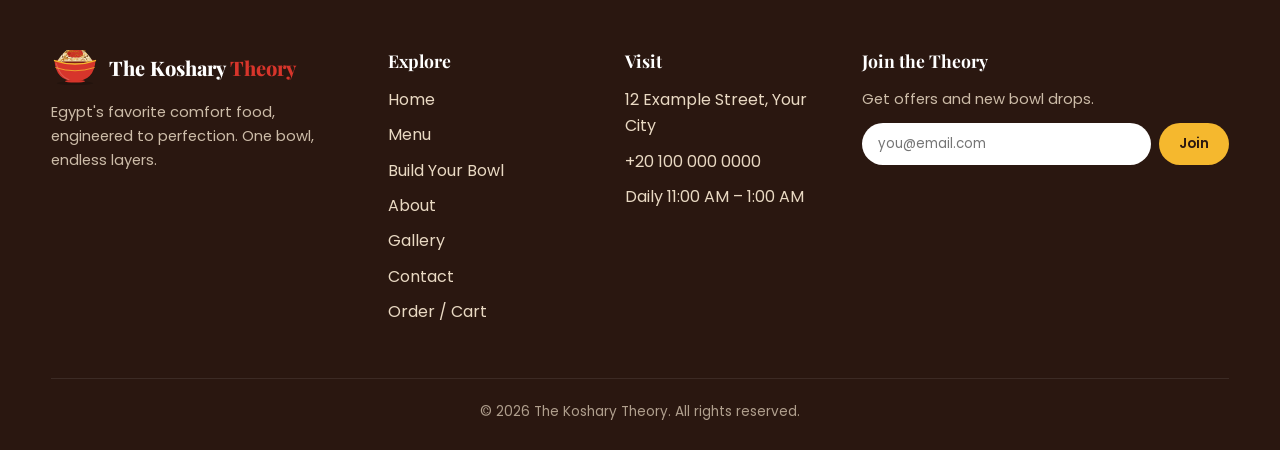
==== commit ae52b438: "Update index.html" ====
--- a/index.html
+++ b/index.html
@@ -3,8 +3,8 @@
 <head>
 <meta charset="UTF-8">
 <meta name="viewport" content="width=device-width,initial-scale=1">
-<title>Authentic Egyptian Koshary | The Koshary Theory</title>
-<meta name="description" content="The Koshary Theory — Egypt's favorite comfort food, built your way. Order online or build your own bowl.">
+<title>About Us | The Koshary Theory</title>
+<meta name="description" content="The story behind The Koshary Theory: our philosophy, our journey and the team.">
 <link rel="icon" href="images/logo.svg" type="image/svg+xml">
 <link rel="preconnect" href="https://fonts.googleapis.com">
 <link rel="preconnect" href="https://fonts.gstatic.com" crossorigin>
@@ -16,10 +16,10 @@
   <div class="wrap nav-in">
     <a class="logo" href="index.html" aria-label="The Koshary Theory — Home"><img src="images/logo.svg" alt=""><span>The Koshary <em>Theory</em></span></a>
     <nav class="nav-links" id="navLinks" aria-label="Main">
-      <a href="index.html" class="active" aria-current="page">Home</a>
+      <a href="index.html">Home</a>
       <a href="menu.html">Menu</a>
       <a href="build.html">Build Your Bowl</a>
-      <a href="about.html">About</a>
+      <a href="about.html" class="active" aria-current="page">About</a>
       <a href="gallery.html">Gallery</a>
       <a href="contact.html">Contact</a>
     </nav>
@@ -33,101 +33,46 @@
 </header>
 
 <main>
-<section class="hero">
-  <div class="wrap hero-in">
-    <div>
-      <span class="eyebrow">Est. for koshary lovers</span>
-      <h1>Every great bowl starts with a <em>theory</em>.</h1>
-      <p>Rice, pasta, lentils, chickpeas, crispy onions and our secret tomato sauce, layered with obsessive precision. Order a classic or build your own.</p>
-      <div class="hero-btns"><a class="btn btn-primary" href="menu.html">Explore the Menu</a><a class="btn btn-ghost" href="build.html">Build Your Bowl</a></div>
-      <div class="hero-stats">
-        <div><b>4.9★</b><small>Average rating</small></div>
-        <div><b>11</b><small>Toppings &amp; sauces</small></div>
-        <div><b>20 min</b><small>Avg. delivery</small></div>
-      </div>
-    </div>
-    <div class="hero-art">
-      <img class="plate" src="images/hero-bowl.svg" alt="A steaming bowl of koshary with crispy onions" width="520" height="476">
-      <span class="chip c1">🧅 Extra crispy</span><span class="chip c2">🌶️ Fresh shatta</span><span class="chip c3">🌱 100% vegan</span>
-    </div>
+<section class="page-head"><div class="wrap"><span class="eyebrow">The Koshary Theory</span><h1>Our Story</h1><p class="crumbs"><a href="index.html">Home</a> / Our Story</p><p class="muted" style="max-width:560px;margin:12px auto 0">A love letter to Egypt's national dish.</p></div></section>
+<section class="section"><div class="wrap two-col">
+  <div class="reveal"><span class="eyebrow">The idea</span><h2>Koshary is science. We just wrote down the formula.</h2>
+    <p>Every bowl of koshary is a balance: soft rice, firm pasta, earthy lentils, nutty chickpeas, tangy tomato sauce and the crunch of fried onions. Get one layer wrong and the whole bowl feels off.</p>
+    <p>The Koshary Theory started with a simple question: what makes the perfect bowl? We tested ratios, fried onions in a hundred ways and tuned our sauce until it was just right.</p>
+    <a class="btn btn-primary" href="menu.html">Taste the Theory</a></div>
+  <div class="art-frame reveal d1"><img src="images/kitchen-pot.svg" alt="Our koshary pot, always simmering" loading="lazy" width="480" height="440"></div>
+</div></section>
+
+<section class="section alt"><div class="wrap">
+  <div class="section-head reveal"><span class="eyebrow">What we believe</span><h2>Our Values</h2></div>
+  <div class="grid grid-4">
+    <div class="card value reveal"><div class="ico">🌾</div><h3>Honest ingredients</h3><p>Simple, fresh and plant-based, cooked daily in small batches.</p></div>
+    <div class="card value reveal d1"><div class="ico">🔥</div><h3>Obsessive crunch</h3><p>Our onions are fried to order so they stay golden and crisp.</p></div>
+    <div class="card value reveal d2"><div class="ico">🎛️</div><h3>Your bowl, your way</h3><p>Everyone's theory is different. Build yours.</p></div>
+    <div class="card value reveal d3"><div class="ico">🤝</div><h3>Feels like home</h3><p>Warm service and a menu that feels like family.</p></div>
   </div>
-</section>
+</div></section>
 
-<div class="marquee" aria-hidden="true"><div class="marquee-track">
-  <span>Rice</span><span>Macaroni</span><span>Lentils</span><span>Chickpeas</span><span>Crispy Onions</span><span>Tomato Sauce</span><span>Garlic Dakka</span><span>Shatta</span><span>Rice</span><span>Macaroni</span><span>Lentils</span><span>Chickpeas</span><span>Crispy Onions</span><span>Tomato Sauce</span><span>Garlic Dakka</span><span>Shatta</span>
-</div></div>
+<section class="section"><div class="wrap">
+  <div class="section-head reveal"><span class="eyebrow">The journey</span><h2>How We Got Here</h2></div>
+  <div class="timeline">
+    <div class="tl-item reveal"><small>CHAPTER 1</small><h3>The first pot</h3><p>It all began with one pot, one recipe and a handful of friends who couldn't stop eating.</p></div>
+    <div class="tl-item reveal"><small>CHAPTER 2</small><h3>The formula</h3><p>We spent months perfecting the sauce and the onion fry. The Theory was born.</p></div>
+    <div class="tl-item reveal"><small>CHAPTER 3</small><h3>Opening our doors</h3><p>Our first restaurant opened with a neon sign and a long line out the door.</p></div>
+    <div class="tl-item reveal"><small>CHAPTER 4</small><h3>Online ordering</h3><p>Now you can build your bowl online and have it delivered hot.</p></div>
+  </div>
+</div></section>
 
-<section class="section">
-  <div class="wrap">
-    <div class="section-head reveal"><span class="eyebrow">Fan favorites</span><h2>Our Signature Bowls</h2><p>Tried, tested and loved. Add any of them to your cart in one tap.</p></div>
-    <div class="grid grid-4">
-      <article class="card reveal" data-item data-id="classic" data-cat="koshary" data-name="Classic Koshary" data-price="35" data-img="images/koshary-classic.svg">
-        <div class="dish-art pos-rel"><span class="tag">Best seller</span><img src="images/koshary-classic.svg" alt="Classic Koshary" loading="lazy" width="240" height="220"></div>
-        <div class="dish-body"><h3>Classic Koshary</h3><p>Rice, macaroni, lentils, chickpeas, tomato sauce and crispy onions. The original.</p>
-          <div class="dish-foot"><div><select class="size-select" aria-label="Size"><option value="35" data-label="Small">Small</option><option value="55" data-label="Medium">Medium</option><option value="75" data-label="Large">Large</option></select> <span class="price">EGP 35</span></div>
-          <button class="btn btn-primary btn-sm" data-add>Add +</button></div></div>
-      </article>
-      <article class="card reveal d1" data-item data-id="special" data-cat="koshary" data-name="The Theory Special" data-price="95" data-img="images/koshary-special.svg">
-        <div class="dish-art pos-rel"><span class="tag">Chef's pick</span><img src="images/koshary-special.svg" alt="The Theory Special" loading="lazy" width="240" height="220"></div>
-        <div class="dish-body"><h3>The Theory Special</h3><p>Double chickpeas, extra crispy onions and garlic dakka on a rich tomato base.</p>
-          <div class="dish-foot"><div><span class="price">EGP 95</span></div>
-          <button class="btn btn-primary btn-sm" data-add>Add +</button></div></div>
-      </article>
-      <article class="card reveal d2" data-item data-id="spicy" data-cat="koshary" data-name="Spicy Inferno" data-price="65" data-img="images/koshary-spicy.svg">
-        <div class="dish-art pos-rel"><span class="tag">Hot</span><img src="images/koshary-spicy.svg" alt="Spicy Inferno" loading="lazy" width="240" height="220"></div>
-        <div class="dish-body"><h3>Spicy Inferno</h3><p>Fiery tomato sauce with fresh shatta. Not for the faint-hearted.</p>
-          <div class="dish-foot"><div><select class="size-select" aria-label="Size"><option value="65" data-label="Medium">Medium</option><option value="85" data-label="Large">Large</option></select> <span class="price">EGP 65</span></div>
-          <button class="btn btn-primary btn-sm" data-add>Add +</button></div></div>
-      </article>
-      <article class="card reveal d3" data-item data-id="omali" data-cat="desserts" data-name="Om Ali" data-price="45" data-img="images/dessert-om-ali.svg">
-        <div class="dish-art pos-rel"><span class="tag">Fan favorite</span><img src="images/dessert-om-ali.svg" alt="Om Ali" loading="lazy" width="240" height="220"></div>
-        <div class="dish-body"><h3>Om Ali</h3><p>Warm pastry, milk, nuts and cream, baked golden.</p>
-          <div class="dish-foot"><div><span class="price">EGP 45</span></div>
-          <button class="btn btn-primary btn-sm" data-add>Add +</button></div></div>
-      </article>
-    </div>
-    <p style="text-align:center;margin-top:40px" class="reveal"><a class="btn btn-ghost" href="menu.html">See the full menu →</a></p>
+<section class="section alt team"><div class="wrap">
+  <div class="section-head reveal"><span class="eyebrow">The people</span><h2>Meet the Team</h2></div>
+  <div class="grid grid-4">
+    <div class="card reveal"><div class="avatar" style="background:#D7352B">AM</div><h3>Mahmoud</h3><small>Front-end</small></div>
+    <div class="card reveal d1"><div class="avatar" style="background:#E0A100">SH</div><h3>Momen</h3><small>Leader</small></div>
+    <div class="card reveal d2"><div class="avatar" style="background:#2F7D4B">KO</div><h3>Marwan</h3><small>galanf web</small></div>
+    <div class="card reveal d3"><div class="avatar" style="background:#6B3A1B">NF</div><h3>Mohamed Essam</h3><small>Abu Tamim</small></div>
+        <div class="card reveal d3"><div class="avatar" style="background:#6B3A1B">NF</div><h3>Mohamed Mohsen</h3><small>Back-end</small></div>
+
   </div>
-</section>
-
-<section class="section alt">
-  <div class="wrap">
-    <div class="section-head reveal"><span class="eyebrow">The method</span><h2>How the Theory Works</h2><p>Three simple steps to your perfect bowl.</p></div>
-    <div class="grid grid-3 steps">
-      <div class="card step reveal"><div class="ico">🍚</div><h3>Pick your base</h3><p>Rice, macaroni, lentils and chickpeas. Keep them all or drop what you don't love.</p></div>
-      <div class="card step reveal d1"><div class="ico">🍅</div><h3>Choose your sauce</h3><p>Classic tomato, spicy tomato, or go sauce-free. Add garlic dakka or shatta on top.</p></div>
-      <div class="card step reveal d2"><div class="ico">🧅</div><h3>Crown with crunch</h3><p>Crispy fried onions make it koshary. Ask for extra, we won't judge.</p></div>
-    </div>
-    <p style="text-align:center;margin-top:44px" class="reveal"><a class="btn btn-primary" href="build.html">Try the Bowl Builder</a></p>
-  </div>
-</section>
-
-<section class="counters">
-  <div class="wrap grid">
-    <div class="reveal"><b data-count="250000" data-suffix="+">0</b><span>Bowls served</span></div>
-    <div class="reveal d1"><b data-count="48000" data-suffix="+">0</b><span>Happy customers</span></div>
-    <div class="reveal d2"><b data-count="11">0</b><span>Toppings &amp; sauces</span></div>
-    <div class="reveal d3"><b data-count="3">0</b><span>Branches</span></div>
-  </div>
-</section>
-
-<section class="section">
-  <div class="wrap">
-    <div class="section-head reveal"><span class="eyebrow">Kind words</span><h2>What Our Guests Say</h2></div>
-    <div class="slider reveal">
-      <div class="slides"><div class="slide-track" id="slideTrack">
-        <div class="slide"><div class="stars">★★★★★</div><p>The crispiest onions I've ever had on koshary. The sauce has just the right kick.</p><b>Sara M.</b></div>
-        <div class="slide"><div class="stars">★★★★★</div><p>Building my own bowl is genius. Extra lentils and shatta, every single time.</p><b>Omar K.</b></div>
-        <div class="slide"><div class="stars">★★★★★</div><p>Fast delivery and the bowl arrived hot. The Om Ali for dessert is a must.</p><b>Nour A.</b></div>
-      </div></div>
-      <div class="slider-ctrl"><button class="icon-btn" id="prev" aria-label="Previous">‹</button><div class="dots" id="dots"></div><button class="icon-btn" id="next" aria-label="Next">›</button></div>
-    </div>
-  </div>
-</section>
-
-<section class="section" style="padding-top:0">
-  <div class="wrap"><div class="cta reveal"><h2>Hungry yet?</h2><p>Order now and get 10% off your first order with code <b>KOSHARY10</b>.</p><a class="btn btn-gold" href="order.html">Order Now</a></div></div>
-</section>
+</div></section>
 </main>
 <footer class="footer">
   <div class="wrap">
@@ -146,4 +91,4 @@
 <div class="toasts" id="toasts" aria-live="polite"></div>
 <script src="script.js"></script>
 </body>
-</html>+</html>
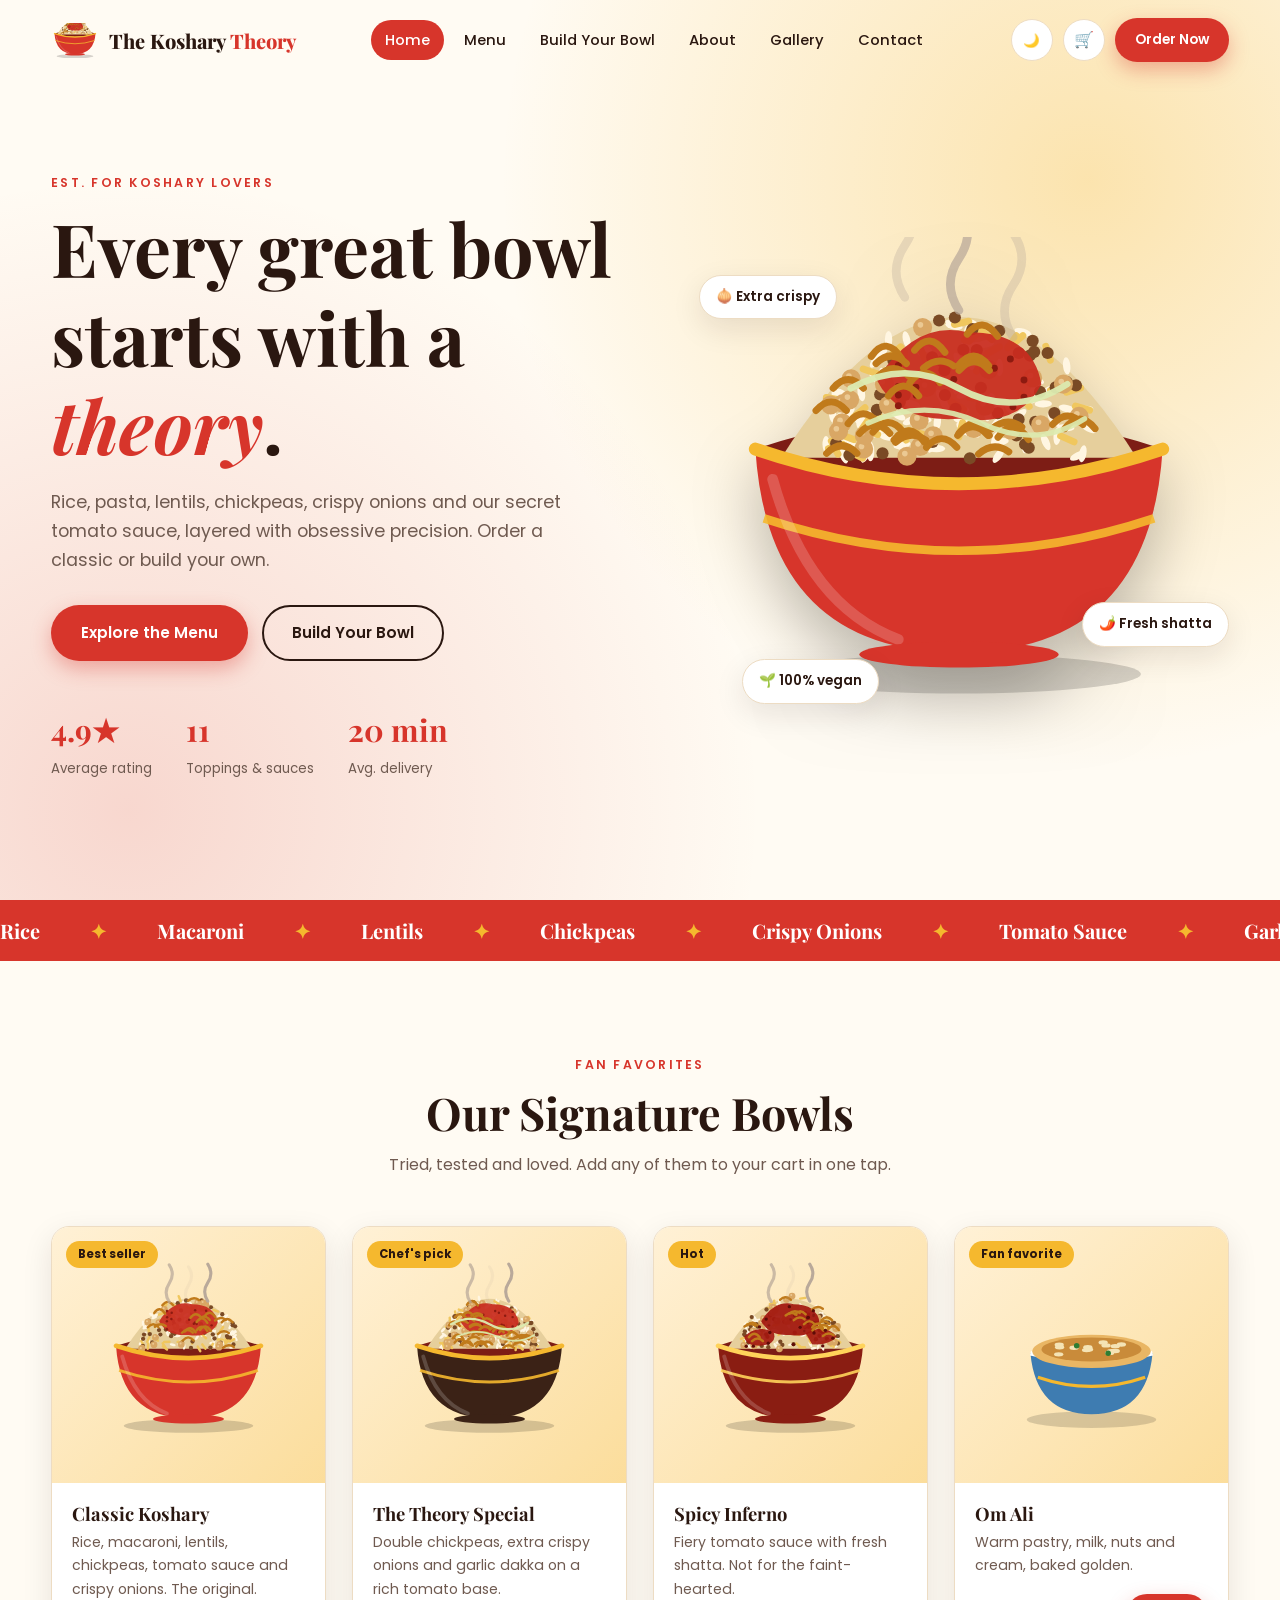
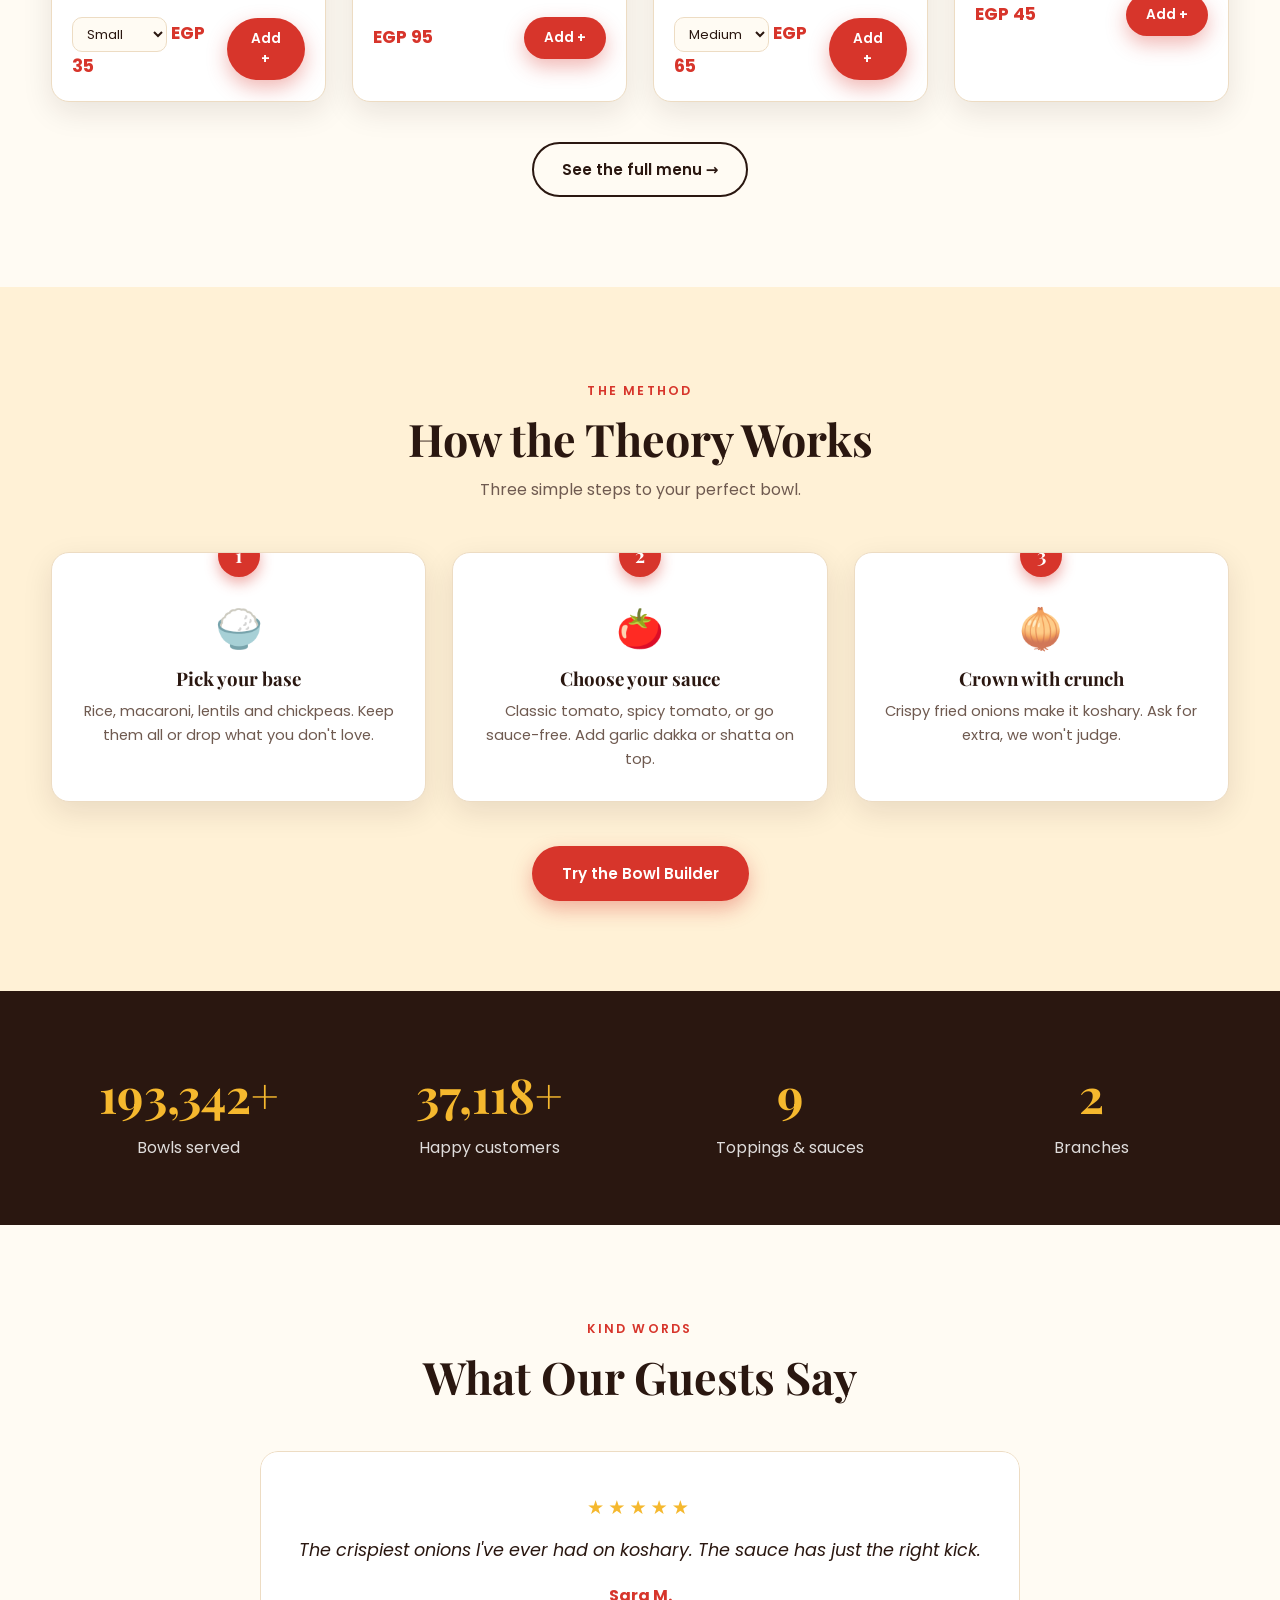
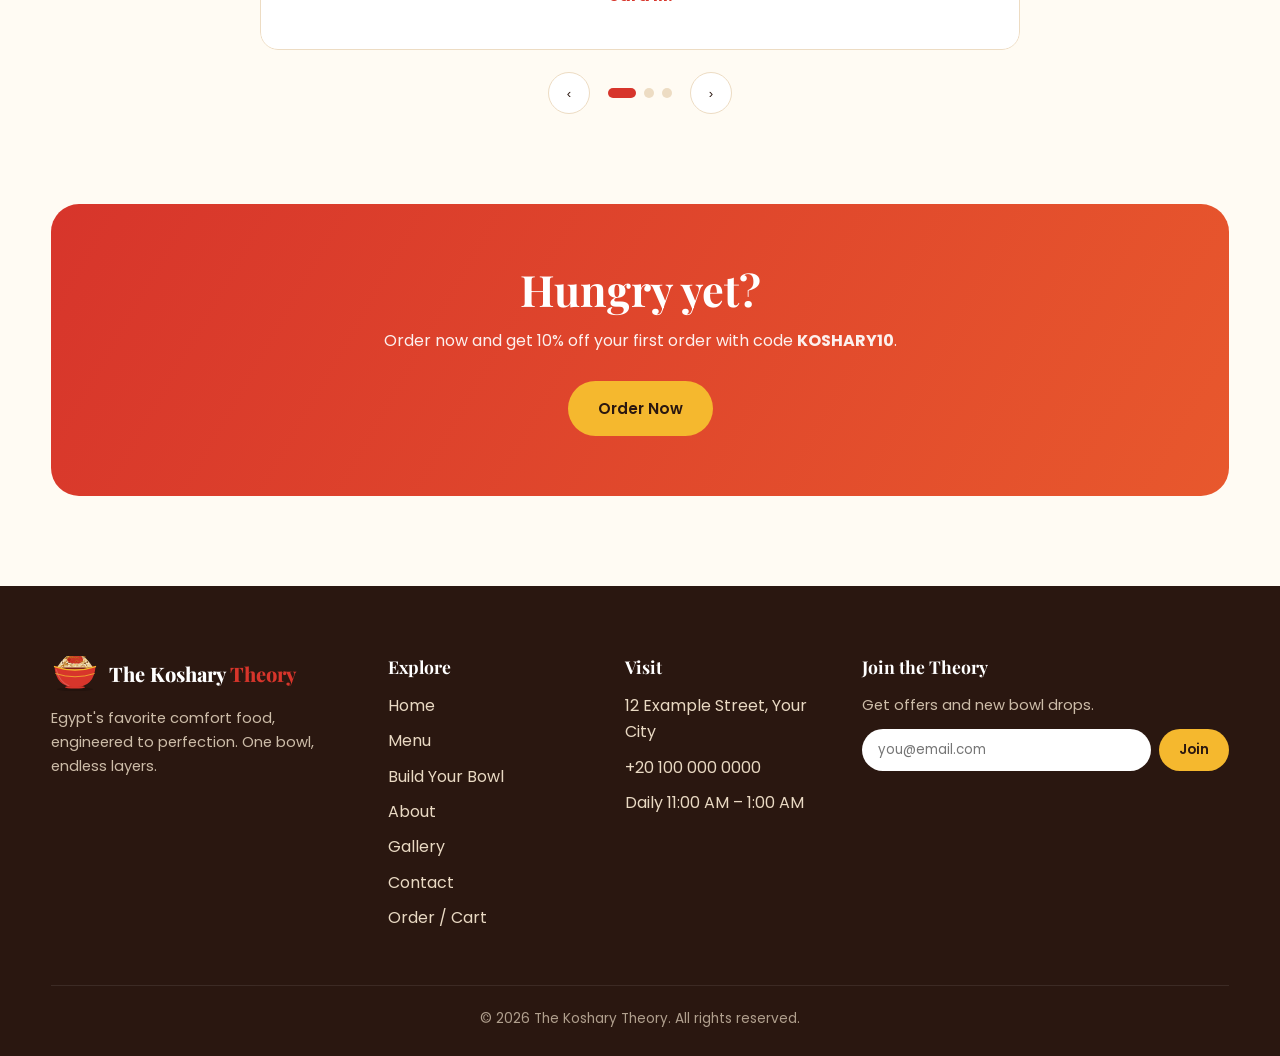
==== commit 5fc766aa: "Add files via upload" ====
--- a/index.html
+++ b/index.html
@@ -3,8 +3,8 @@
 <head>
 <meta charset="UTF-8">
 <meta name="viewport" content="width=device-width,initial-scale=1">
-<title>About Us | The Koshary Theory</title>
-<meta name="description" content="The story behind The Koshary Theory: our philosophy, our journey and the team.">
+<title>Authentic Egyptian Koshary | The Koshary Theory</title>
+<meta name="description" content="The Koshary Theory — Egypt's favorite comfort food, built your way. Order online or build your own bowl.">
 <link rel="icon" href="images/logo.svg" type="image/svg+xml">
 <link rel="preconnect" href="https://fonts.googleapis.com">
 <link rel="preconnect" href="https://fonts.gstatic.com" crossorigin>
@@ -16,10 +16,10 @@
   <div class="wrap nav-in">
     <a class="logo" href="index.html" aria-label="The Koshary Theory — Home"><img src="images/logo.svg" alt=""><span>The Koshary <em>Theory</em></span></a>
     <nav class="nav-links" id="navLinks" aria-label="Main">
-      <a href="index.html">Home</a>
+      <a href="index.html" class="active" aria-current="page">Home</a>
       <a href="menu.html">Menu</a>
       <a href="build.html">Build Your Bowl</a>
-      <a href="about.html" class="active" aria-current="page">About</a>
+      <a href="about.html">About</a>
       <a href="gallery.html">Gallery</a>
       <a href="contact.html">Contact</a>
     </nav>
@@ -33,46 +33,101 @@
 </header>
 
 <main>
-<section class="page-head"><div class="wrap"><span class="eyebrow">The Koshary Theory</span><h1>Our Story</h1><p class="crumbs"><a href="index.html">Home</a> / Our Story</p><p class="muted" style="max-width:560px;margin:12px auto 0">A love letter to Egypt's national dish.</p></div></section>
-<section class="section"><div class="wrap two-col">
-  <div class="reveal"><span class="eyebrow">The idea</span><h2>Koshary is science. We just wrote down the formula.</h2>
-    <p>Every bowl of koshary is a balance: soft rice, firm pasta, earthy lentils, nutty chickpeas, tangy tomato sauce and the crunch of fried onions. Get one layer wrong and the whole bowl feels off.</p>
-    <p>The Koshary Theory started with a simple question: what makes the perfect bowl? We tested ratios, fried onions in a hundred ways and tuned our sauce until it was just right.</p>
-    <a class="btn btn-primary" href="menu.html">Taste the Theory</a></div>
-  <div class="art-frame reveal d1"><img src="images/kitchen-pot.svg" alt="Our koshary pot, always simmering" loading="lazy" width="480" height="440"></div>
-</div></section>
+<section class="hero">
+  <div class="wrap hero-in">
+    <div>
+      <span class="eyebrow">Est. for koshary lovers</span>
+      <h1>Every great bowl starts with a <em>theory</em>.</h1>
+      <p>Rice, pasta, lentils, chickpeas, crispy onions and our secret tomato sauce, layered with obsessive precision. Order a classic or build your own.</p>
+      <div class="hero-btns"><a class="btn btn-primary" href="menu.html">Explore the Menu</a><a class="btn btn-ghost" href="build.html">Build Your Bowl</a></div>
+      <div class="hero-stats">
+        <div><b>4.9★</b><small>Average rating</small></div>
+        <div><b>11</b><small>Toppings &amp; sauces</small></div>
+        <div><b>20 min</b><small>Avg. delivery</small></div>
+      </div>
+    </div>
+    <div class="hero-art">
+      <img class="plate" src="images/hero-bowl.svg" alt="A steaming bowl of koshary with crispy onions" width="520" height="476">
+      <span class="chip c1">🧅 Extra crispy</span><span class="chip c2">🌶️ Fresh shatta</span><span class="chip c3">🌱 100% vegan</span>
+    </div>
+  </div>
+</section>
 
-<section class="section alt"><div class="wrap">
-  <div class="section-head reveal"><span class="eyebrow">What we believe</span><h2>Our Values</h2></div>
-  <div class="grid grid-4">
-    <div class="card value reveal"><div class="ico">🌾</div><h3>Honest ingredients</h3><p>Simple, fresh and plant-based, cooked daily in small batches.</p></div>
-    <div class="card value reveal d1"><div class="ico">🔥</div><h3>Obsessive crunch</h3><p>Our onions are fried to order so they stay golden and crisp.</p></div>
-    <div class="card value reveal d2"><div class="ico">🎛️</div><h3>Your bowl, your way</h3><p>Everyone's theory is different. Build yours.</p></div>
-    <div class="card value reveal d3"><div class="ico">🤝</div><h3>Feels like home</h3><p>Warm service and a menu that feels like family.</p></div>
+<div class="marquee" aria-hidden="true"><div class="marquee-track">
+  <span>Rice</span><span>Macaroni</span><span>Lentils</span><span>Chickpeas</span><span>Crispy Onions</span><span>Tomato Sauce</span><span>Garlic Dakka</span><span>Shatta</span><span>Rice</span><span>Macaroni</span><span>Lentils</span><span>Chickpeas</span><span>Crispy Onions</span><span>Tomato Sauce</span><span>Garlic Dakka</span><span>Shatta</span>
+</div></div>
+
+<section class="section">
+  <div class="wrap">
+    <div class="section-head reveal"><span class="eyebrow">Fan favorites</span><h2>Our Signature Bowls</h2><p>Tried, tested and loved. Add any of them to your cart in one tap.</p></div>
+    <div class="grid grid-4">
+      <article class="card reveal" data-item data-id="classic" data-cat="koshary" data-name="Classic Koshary" data-price="35" data-img="images/koshary-classic.svg">
+        <div class="dish-art pos-rel"><span class="tag">Best seller</span><img src="images/koshary-classic.svg" alt="Classic Koshary" loading="lazy" width="240" height="220"></div>
+        <div class="dish-body"><h3>Classic Koshary</h3><p>Rice, macaroni, lentils, chickpeas, tomato sauce and crispy onions. The original.</p>
+          <div class="dish-foot"><div><select class="size-select" aria-label="Size"><option value="35" data-label="Small">Small</option><option value="55" data-label="Medium">Medium</option><option value="75" data-label="Large">Large</option></select> <span class="price">EGP 35</span></div>
+          <button class="btn btn-primary btn-sm" data-add>Add +</button></div></div>
+      </article>
+      <article class="card reveal d1" data-item data-id="special" data-cat="koshary" data-name="The Theory Special" data-price="95" data-img="images/koshary-special.svg">
+        <div class="dish-art pos-rel"><span class="tag">Chef's pick</span><img src="images/koshary-special.svg" alt="The Theory Special" loading="lazy" width="240" height="220"></div>
+        <div class="dish-body"><h3>The Theory Special</h3><p>Double chickpeas, extra crispy onions and garlic dakka on a rich tomato base.</p>
+          <div class="dish-foot"><div><span class="price">EGP 95</span></div>
+          <button class="btn btn-primary btn-sm" data-add>Add +</button></div></div>
+      </article>
+      <article class="card reveal d2" data-item data-id="spicy" data-cat="koshary" data-name="Spicy Inferno" data-price="65" data-img="images/koshary-spicy.svg">
+        <div class="dish-art pos-rel"><span class="tag">Hot</span><img src="images/koshary-spicy.svg" alt="Spicy Inferno" loading="lazy" width="240" height="220"></div>
+        <div class="dish-body"><h3>Spicy Inferno</h3><p>Fiery tomato sauce with fresh shatta. Not for the faint-hearted.</p>
+          <div class="dish-foot"><div><select class="size-select" aria-label="Size"><option value="65" data-label="Medium">Medium</option><option value="85" data-label="Large">Large</option></select> <span class="price">EGP 65</span></div>
+          <button class="btn btn-primary btn-sm" data-add>Add +</button></div></div>
+      </article>
+      <article class="card reveal d3" data-item data-id="omali" data-cat="desserts" data-name="Om Ali" data-price="45" data-img="images/dessert-om-ali.svg">
+        <div class="dish-art pos-rel"><span class="tag">Fan favorite</span><img src="images/dessert-om-ali.svg" alt="Om Ali" loading="lazy" width="240" height="220"></div>
+        <div class="dish-body"><h3>Om Ali</h3><p>Warm pastry, milk, nuts and cream, baked golden.</p>
+          <div class="dish-foot"><div><span class="price">EGP 45</span></div>
+          <button class="btn btn-primary btn-sm" data-add>Add +</button></div></div>
+      </article>
+    </div>
+    <p style="text-align:center;margin-top:40px" class="reveal"><a class="btn btn-ghost" href="menu.html">See the full menu →</a></p>
   </div>
-</div></section>
+</section>
 
-<section class="section"><div class="wrap">
-  <div class="section-head reveal"><span class="eyebrow">The journey</span><h2>How We Got Here</h2></div>
-  <div class="timeline">
-    <div class="tl-item reveal"><small>CHAPTER 1</small><h3>The first pot</h3><p>It all began with one pot, one recipe and a handful of friends who couldn't stop eating.</p></div>
-    <div class="tl-item reveal"><small>CHAPTER 2</small><h3>The formula</h3><p>We spent months perfecting the sauce and the onion fry. The Theory was born.</p></div>
-    <div class="tl-item reveal"><small>CHAPTER 3</small><h3>Opening our doors</h3><p>Our first restaurant opened with a neon sign and a long line out the door.</p></div>
-    <div class="tl-item reveal"><small>CHAPTER 4</small><h3>Online ordering</h3><p>Now you can build your bowl online and have it delivered hot.</p></div>
+<section class="section alt">
+  <div class="wrap">
+    <div class="section-head reveal"><span class="eyebrow">The method</span><h2>How the Theory Works</h2><p>Three simple steps to your perfect bowl.</p></div>
+    <div class="grid grid-3 steps">
+      <div class="card step reveal"><div class="ico">🍚</div><h3>Pick your base</h3><p>Rice, macaroni, lentils and chickpeas. Keep them all or drop what you don't love.</p></div>
+      <div class="card step reveal d1"><div class="ico">🍅</div><h3>Choose your sauce</h3><p>Classic tomato, spicy tomato, or go sauce-free. Add garlic dakka or shatta on top.</p></div>
+      <div class="card step reveal d2"><div class="ico">🧅</div><h3>Crown with crunch</h3><p>Crispy fried onions make it koshary. Ask for extra, we won't judge.</p></div>
+    </div>
+    <p style="text-align:center;margin-top:44px" class="reveal"><a class="btn btn-primary" href="build.html">Try the Bowl Builder</a></p>
   </div>
-</div></section>
+</section>
 
-<section class="section alt team"><div class="wrap">
-  <div class="section-head reveal"><span class="eyebrow">The people</span><h2>Meet the Team</h2></div>
-  <div class="grid grid-4">
-    <div class="card reveal"><div class="avatar" style="background:#D7352B">AM</div><h3>Mahmoud</h3><small>Front-end</small></div>
-    <div class="card reveal d1"><div class="avatar" style="background:#E0A100">SH</div><h3>Momen</h3><small>Leader</small></div>
-    <div class="card reveal d2"><div class="avatar" style="background:#2F7D4B">KO</div><h3>Marwan</h3><small>galanf web</small></div>
-    <div class="card reveal d3"><div class="avatar" style="background:#6B3A1B">NF</div><h3>Mohamed Essam</h3><small>Abu Tamim</small></div>
-        <div class="card reveal d3"><div class="avatar" style="background:#6B3A1B">NF</div><h3>Mohamed Mohsen</h3><small>Back-end</small></div>
+<section class="counters">
+  <div class="wrap grid">
+    <div class="reveal"><b data-count="250000" data-suffix="+">0</b><span>Bowls served</span></div>
+    <div class="reveal d1"><b data-count="48000" data-suffix="+">0</b><span>Happy customers</span></div>
+    <div class="reveal d2"><b data-count="11">0</b><span>Toppings &amp; sauces</span></div>
+    <div class="reveal d3"><b data-count="3">0</b><span>Branches</span></div>
+  </div>
+</section>
 
+<section class="section">
+  <div class="wrap">
+    <div class="section-head reveal"><span class="eyebrow">Kind words</span><h2>What Our Guests Say</h2></div>
+    <div class="slider reveal">
+      <div class="slides"><div class="slide-track" id="slideTrack">
+        <div class="slide"><div class="stars">★★★★★</div><p>The crispiest onions I've ever had on koshary. The sauce has just the right kick.</p><b>Sara M.</b></div>
+        <div class="slide"><div class="stars">★★★★★</div><p>Building my own bowl is genius. Extra lentils and shatta, every single time.</p><b>Omar K.</b></div>
+        <div class="slide"><div class="stars">★★★★★</div><p>Fast delivery and the bowl arrived hot. The Om Ali for dessert is a must.</p><b>Nour A.</b></div>
+      </div></div>
+      <div class="slider-ctrl"><button class="icon-btn" id="prev" aria-label="Previous">‹</button><div class="dots" id="dots"></div><button class="icon-btn" id="next" aria-label="Next">›</button></div>
+    </div>
   </div>
-</div></section>
+</section>
+
+<section class="section" style="padding-top:0">
+  <div class="wrap"><div class="cta reveal"><h2>Hungry yet?</h2><p>Order now and get 10% off your first order with code <b>KOSHARY10</b>.</p><a class="btn btn-gold" href="order.html">Order Now</a></div></div>
+</section>
 </main>
 <footer class="footer">
   <div class="wrap">
@@ -91,4 +146,4 @@
 <div class="toasts" id="toasts" aria-live="polite"></div>
 <script src="script.js"></script>
 </body>
-</html>
+</html>
